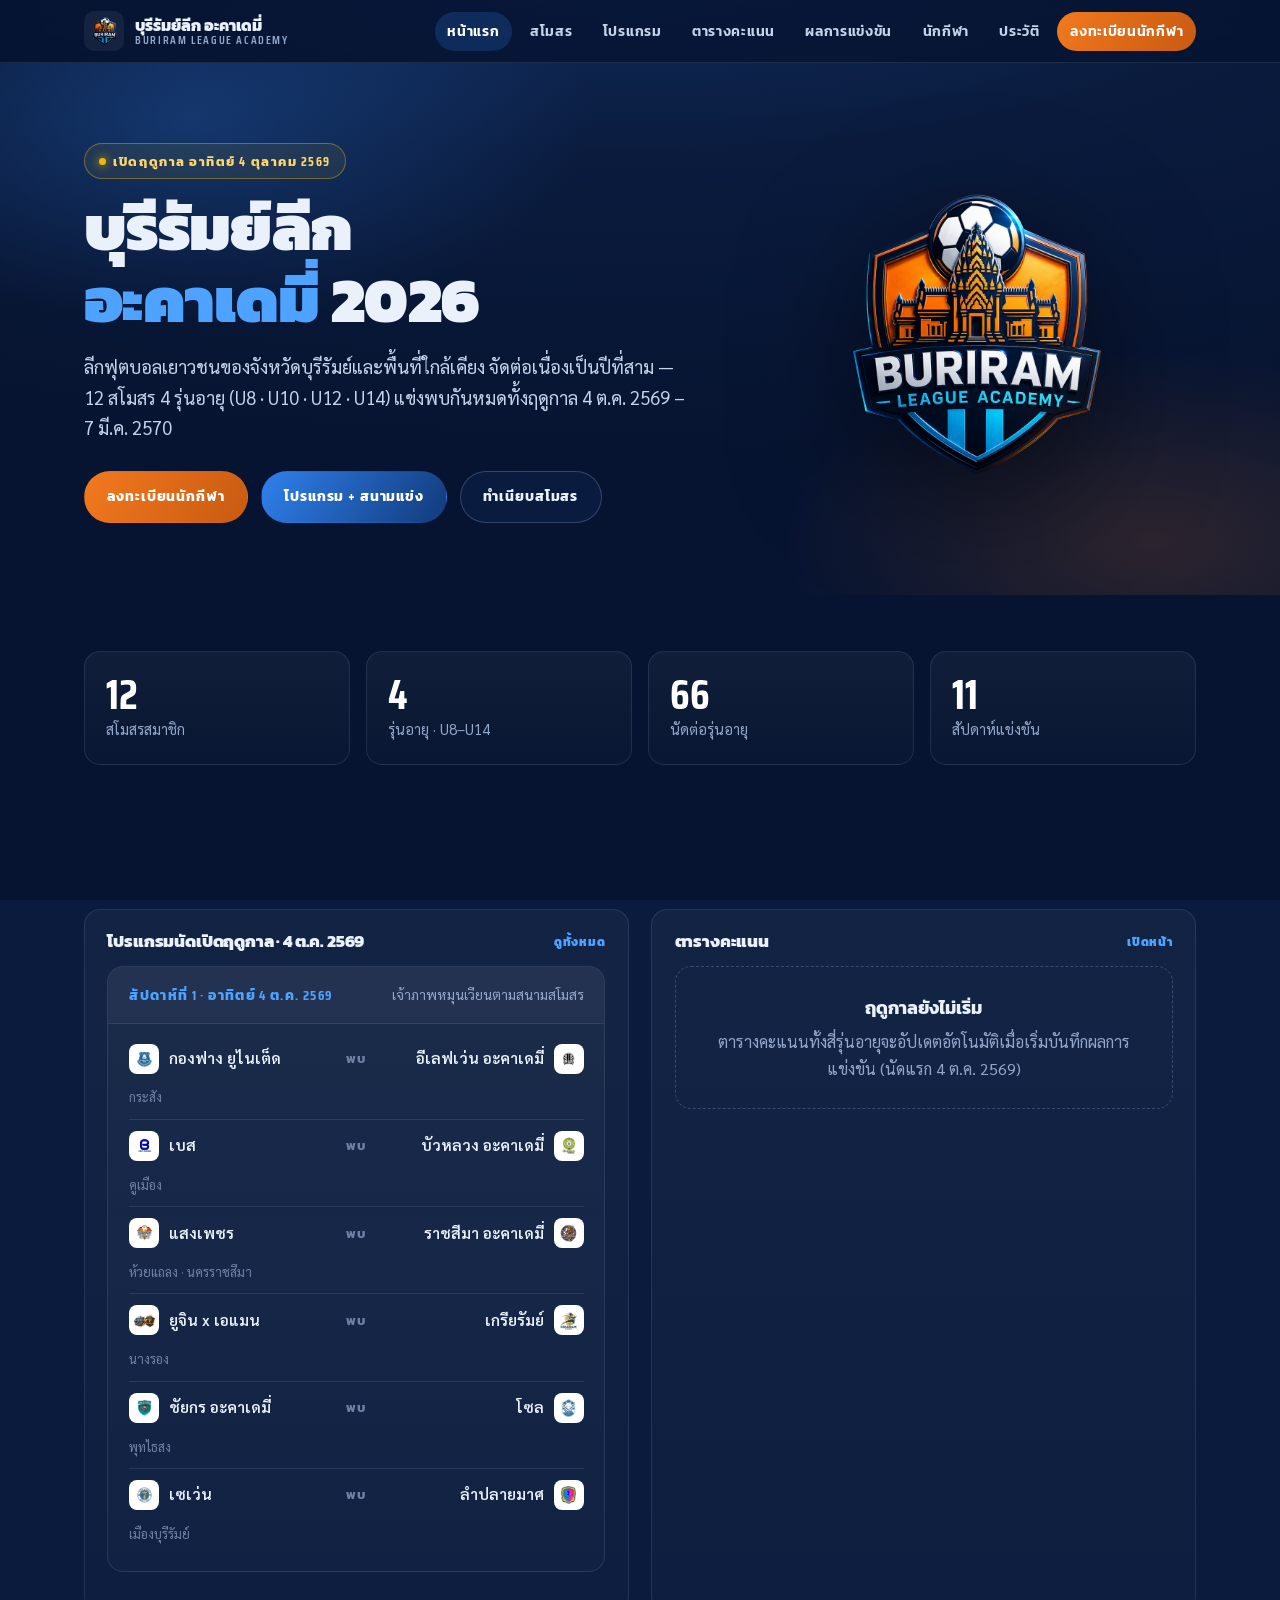
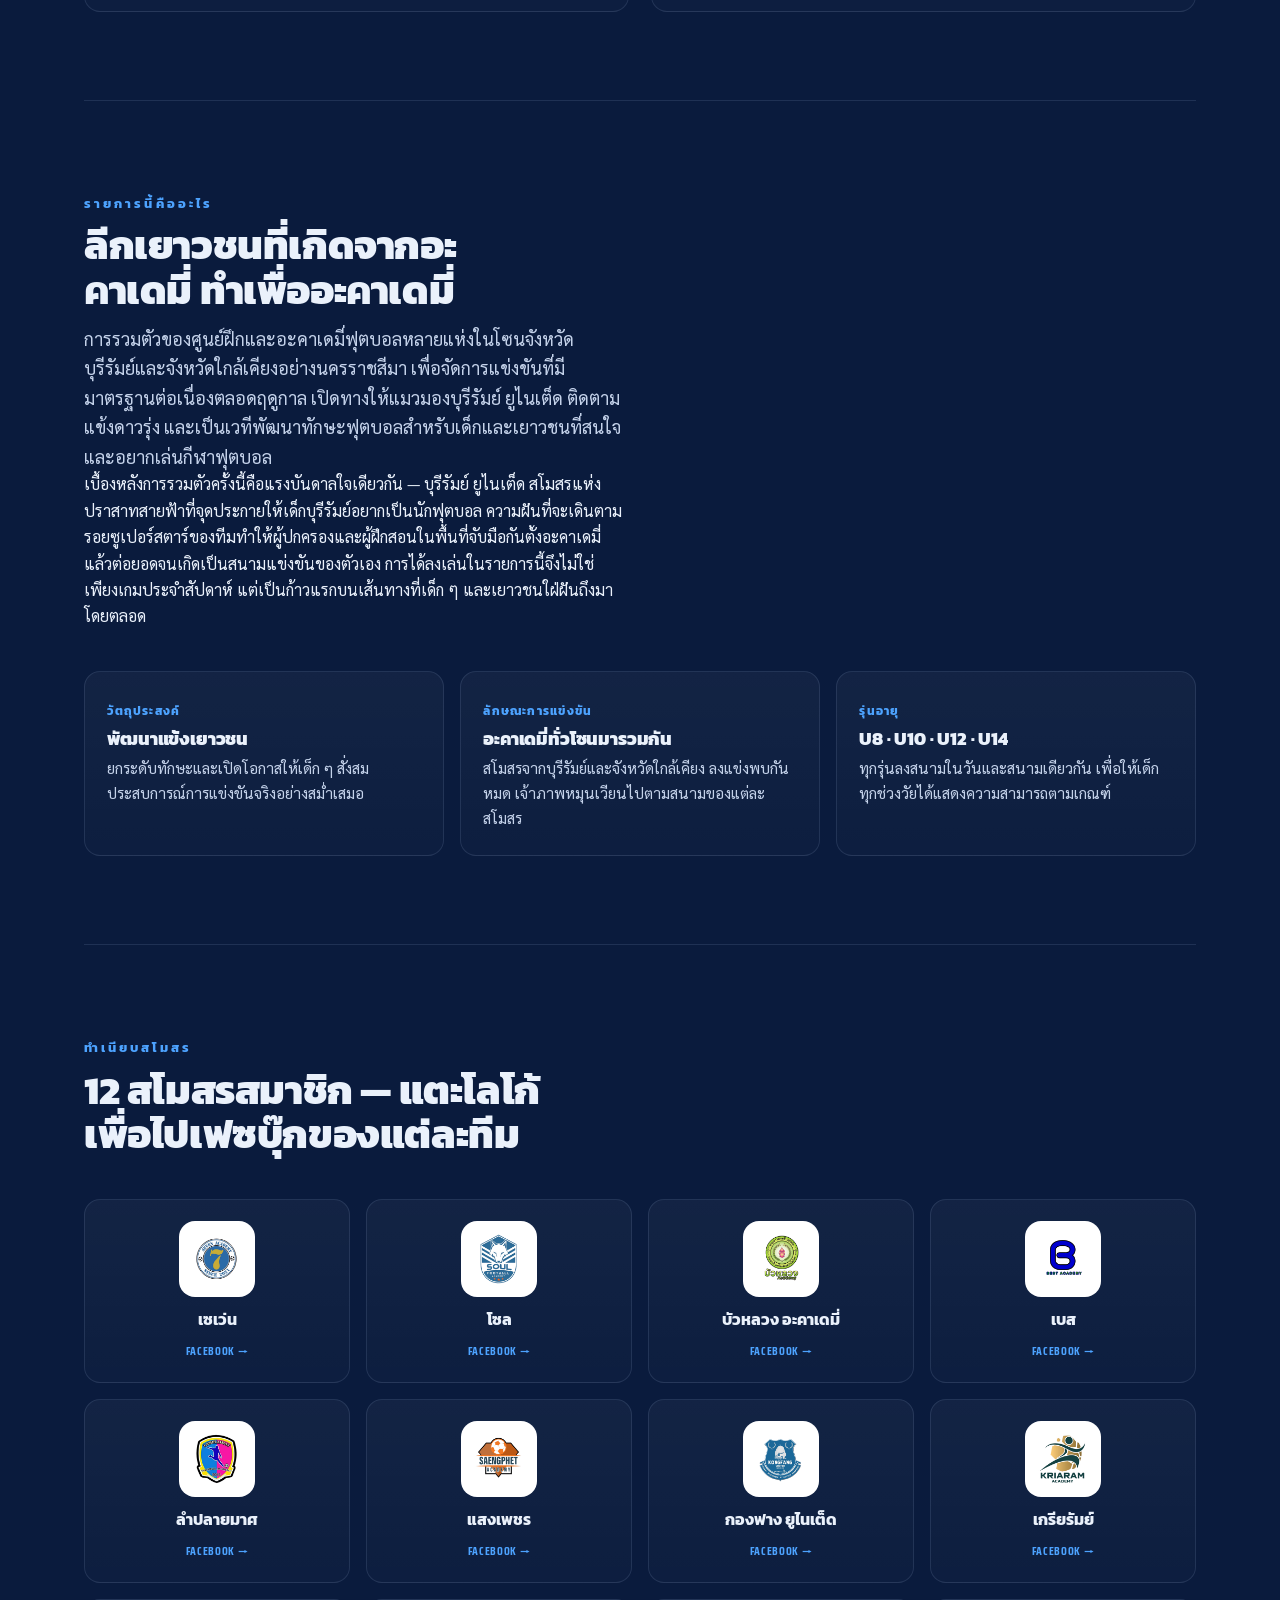
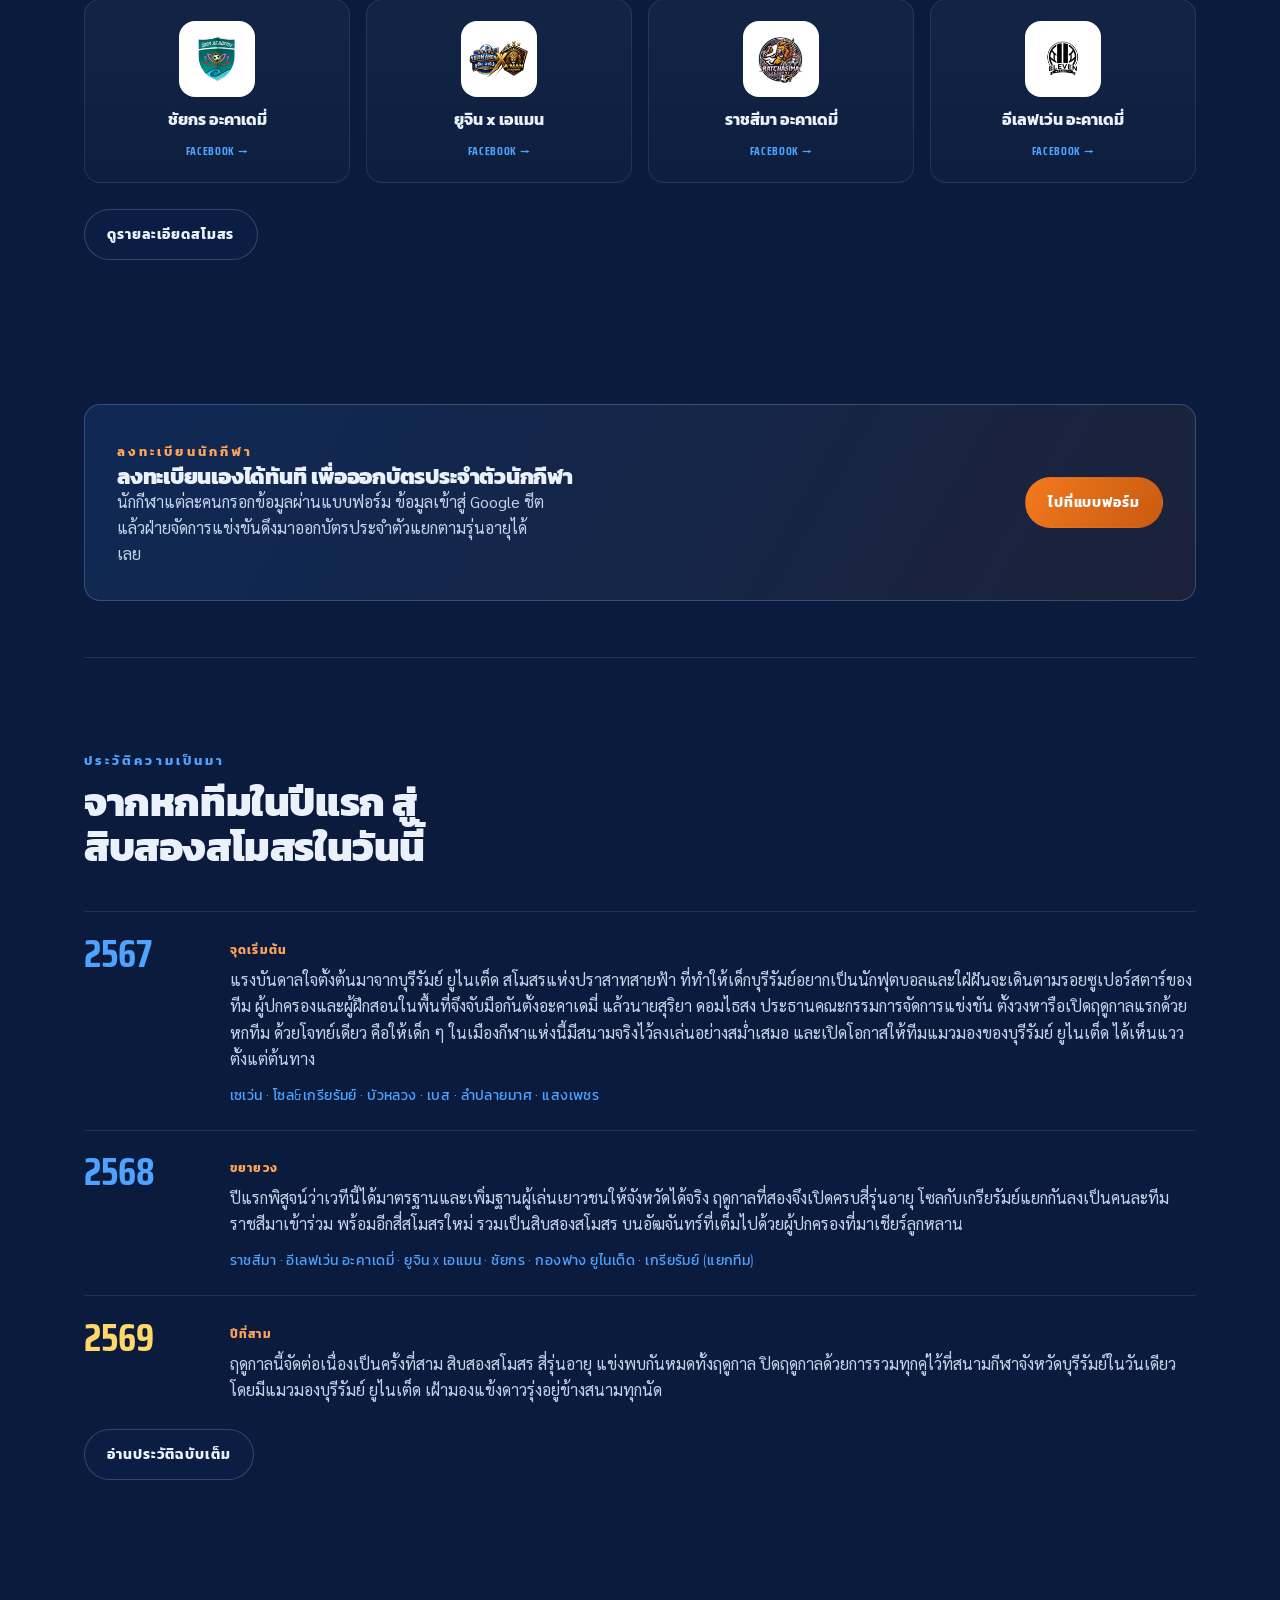
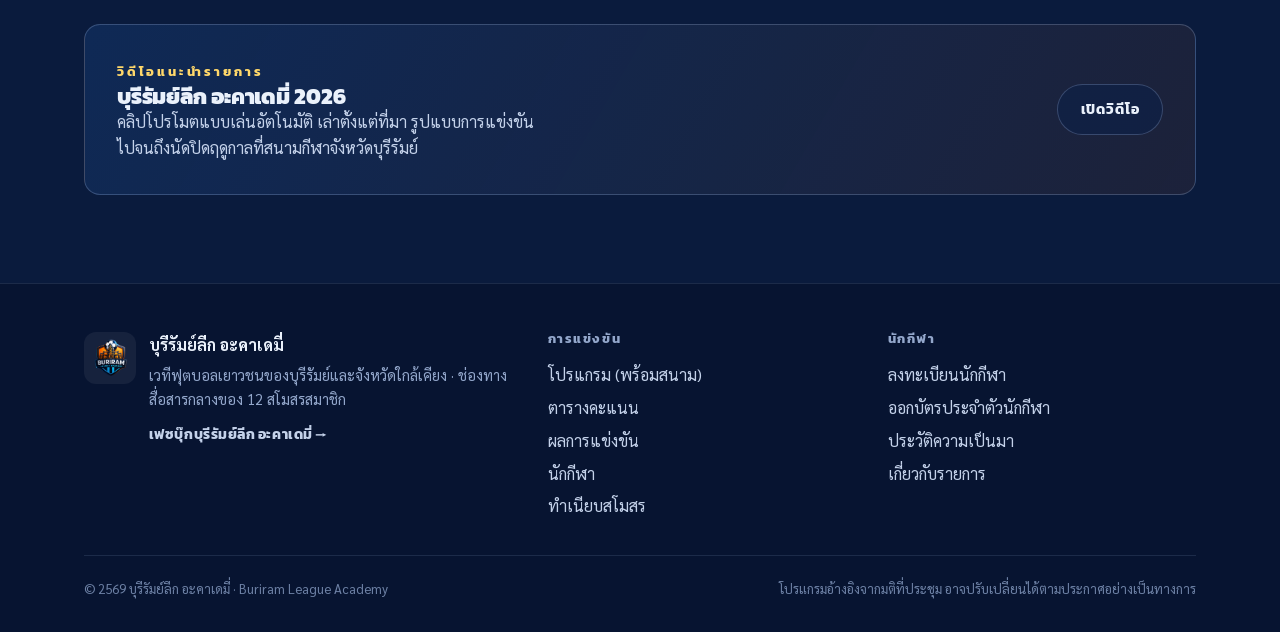
==== index.html @ 02017b61 "BLA site: schedule v6, portrait ID cards, athletes stats page, dedup, history copy Co-Authored-By: C" ====
<!DOCTYPE html>
<html lang="th">
<head>
<meta charset="UTF-8">
<meta name="viewport" content="width=device-width, initial-scale=1">
<title>บุรีรัมย์ลีก อะคาเดมี่ 2026 | Buriram League Academy</title>
<meta name="description" content="บุรีรัมย์ลีก อะคาเดมี่ — ลีกฟุตบอลเยาวชนของบุรีรัมย์และจังหวัดใกล้เคียง 12 สโมสร 4 รุ่นอายุ พบกันหมดทั้งฤดูกาล พร้อมลงทะเบียนนักกีฬาและออกบัตรประจำตัว">
<link rel="icon" href="assets/img/bla-league.png">
<link rel="preconnect" href="https://fonts.googleapis.com">
<link rel="preconnect" href="https://fonts.gstatic.com" crossorigin>
<link rel="stylesheet" href="https://fonts.googleapis.com/css2?family=Kanit:wght@400;600;700;800;900&family=Sarabun:wght@400;600;700&family=Saira+Condensed:wght@600;700&display=swap">
<link rel="stylesheet" href="assets/css/style.css?v=9">
</head>
<body>

<header class="site-header">
  <nav class="wrap nav">
    <a class="brand" href="index.html">
      <img src="assets/img/bla-league.png" alt="ตราสัญลักษณ์ บุรีรัมย์ลีก อะคาเดมี่">
      <span class="brand-text"><span class="b-th">บุรีรัมย์ลีก อะคาเดมี่</span><span class="b-en">Buriram League Academy</span></span>
    </a>
    <button class="nav-toggle" aria-label="เปิด/ปิดเมนู" aria-expanded="false" aria-controls="navlinks">☰</button>
    <div class="nav-links" id="navlinks">
      <a href="index.html">หน้าแรก</a>
      <a href="clubs.html">สโมสร</a>
      <a href="schedule.html">โปรแกรม</a>
      <a href="standings.html">ตารางคะแนน</a>
      <a href="results.html">ผลการแข่งขัน</a>
      <a href="athletes.html">นักกีฬา</a>
      <a href="history.html">ประวัติ</a>
      <a class="cta" href="register.html">ลงทะเบียนนักกีฬา</a>
    </div>
  </nav>
</header>

<main>
  <section class="hero">
    <div class="wrap hero-grid">
      <div>
        <span class="badge"><span class="dot"></span>เปิดฤดูกาล อาทิตย์ 4 ตุลาคม 2569</span>
        <h1>บุรีรัมย์ลีก<br><span class="accent">อะคาเดมี่</span> 2026</h1>
        <p class="lead">ลีกฟุตบอลเยาวชนของจังหวัดบุรีรัมย์และพื้นที่ใกล้เคียง จัดต่อเนื่องเป็นปีที่สาม — 12 สโมสร 4 รุ่นอายุ (U8 · U10 · U12 · U14) แข่งพบกันหมดทั้งฤดูกาล 4 ต.ค. 2569 – 7 มี.ค. 2570</p>
        <div class="hero-ctas">
          <a class="btn btn-ember" href="register.html">ลงทะเบียนนักกีฬา</a>
          <a class="btn btn-primary" href="schedule.html">โปรแกรม + สนามแข่ง</a>
          <a class="btn btn-ghost" href="clubs.html">ทำเนียบสโมสร</a>
        </div>
      </div>
      <img class="hero-crest" src="assets/img/bla-league.png" alt="ตราสัญลักษณ์ บุรีรัมย์ลีก อะคาเดมี่">
    </div>
  </section>

  <section class="section-sm">
    <div class="wrap">
      <div class="stat-row">
        <div class="stat reveal"><b>12</b><span>สโมสรสมาชิก</span></div>
        <div class="stat reveal"><b>4</b><span>รุ่นอายุ · U8–U14</span></div>
        <div class="stat reveal"><b>66</b><span>นัดต่อรุ่นอายุ</span></div>
        <div class="stat reveal"><b>11</b><span>สัปดาห์แข่งขัน</span></div>
      </div>
    </div>
  </section>

  <section class="section">
    <div class="wrap">
      <div class="widgets">
        <div class="widget reveal">
          <h3>โปรแกรมนัดเปิดฤดูกาล · 4 ต.ค. 2569 <a href="schedule.html">ดูทั้งหมด</a></h3>
          <div data-schedule data-rounds="1"></div>
        </div>
        <div class="widget reveal">
          <h3>ตารางคะแนน <a href="standings.html">เปิดหน้า</a></h3>
          <div class="empty-state" style="padding:1.6rem">
            <strong>ฤดูกาลยังไม่เริ่ม</strong>
            ตารางคะแนนทั้งสี่รุ่นอายุจะอัปเดตอัตโนมัติเมื่อเริ่มบันทึกผลการแข่งขัน (นัดแรก 4 ต.ค. 2569)
          </div>
        </div>
      </div>
    </div>
  </section>

  <div class="wrap"><div class="divider"></div></div>

  <section class="section">
    <div class="wrap">
      <div class="section-head reveal">
        <span class="eyebrow">รายการนี้คืออะไร</span>
        <h2>ลีกเยาวชนที่เกิดจากอะคาเดมี่ ทำเพื่ออะคาเดมี่</h2>
        <p class="lead">การรวมตัวของศูนย์ฝึกและอะคาเดมี่ฟุตบอลหลายแห่งในโซนจังหวัดบุรีรัมย์และจังหวัดใกล้เคียงอย่างนครราชสีมา เพื่อจัดการแข่งขันที่มีมาตรฐานต่อเนื่องตลอดฤดูกาล เปิดทางให้แมวมองบุรีรัมย์ ยูไนเต็ด ติดตามแข้งดาวรุ่ง และเป็นเวทีพัฒนาทักษะฟุตบอลสำหรับเด็กและเยาวชนที่สนใจและอยากเล่นกีฬาฟุตบอล</p>
        <p>เบื้องหลังการรวมตัวครั้งนี้คือแรงบันดาลใจเดียวกัน — บุรีรัมย์ ยูไนเต็ด สโมสรแห่งปราสาทสายฟ้าที่จุดประกายให้เด็กบุรีรัมย์อยากเป็นนักฟุตบอล ความฝันที่จะเดินตามรอยซูเปอร์สตาร์ของทีมทำให้ผู้ปกครองและผู้ฝึกสอนในพื้นที่จับมือกันตั้งอะคาเดมี่ แล้วต่อยอดจนเกิดเป็นสนามแข่งขันของตัวเอง การได้ลงเล่นในรายการนี้จึงไม่ใช่เพียงเกมประจำสัปดาห์ แต่เป็นก้าวแรกบนเส้นทางที่เด็ก ๆ และเยาวชนใฝ่ฝันถึงมาโดยตลอด</p>
      </div>
      <div class="feature-grid">
        <div class="feature reveal"><i>วัตถุประสงค์</i><h3>พัฒนาแข้งเยาวชน</h3><p>ยกระดับทักษะและเปิดโอกาสให้เด็ก ๆ สั่งสมประสบการณ์การแข่งขันจริงอย่างสม่ำเสมอ</p></div>
        <div class="feature reveal"><i>ลักษณะการแข่งขัน</i><h3>อะคาเดมี่ทั่วโซนมารวมกัน</h3><p>สโมสรจากบุรีรัมย์และจังหวัดใกล้เคียง ลงแข่งพบกันหมด เจ้าภาพหมุนเวียนไปตามสนามของแต่ละสโมสร</p></div>
        <div class="feature reveal"><i>รุ่นอายุ</i><h3>U8 · U10 · U12 · U14</h3><p>ทุกรุ่นลงสนามในวันและสนามเดียวกัน เพื่อให้เด็กทุกช่วงวัยได้แสดงความสามารถตามเกณฑ์</p></div>
      </div>
    </div>
  </section>

  <div class="wrap"><div class="divider"></div></div>

  <section class="section">
    <div class="wrap">
      <div class="section-head reveal">
        <span class="eyebrow">ทำเนียบสโมสร</span>
        <h2>12 สโมสรสมาชิก — แตะโลโก้เพื่อไปเฟซบุ๊กของแต่ละทีม</h2>
      </div>
      <div class="roster-grid" data-roster></div>
      <p style="margin-top:1.6rem"><a class="btn btn-ghost" href="clubs.html">ดูรายละเอียดสโมสร</a></p>
    </div>
  </section>

  <section class="section-sm">
    <div class="wrap">
      <div class="callout reveal">
        <div>
          <span class="eyebrow ember">ลงทะเบียนนักกีฬา</span>
          <h3>ลงทะเบียนเองได้ทันที เพื่อออกบัตรประจำตัวนักกีฬา</h3>
          <p>นักกีฬาแต่ละคนกรอกข้อมูลผ่านแบบฟอร์ม ข้อมูลเข้าสู่ Google ชีต แล้วฝ่ายจัดการแข่งขันดึงมาออกบัตรประจำตัวแยกตามรุ่นอายุได้เลย</p>
        </div>
        <a class="btn btn-ember" href="register.html">ไปที่แบบฟอร์ม</a>
      </div>
    </div>
  </section>

  <div class="wrap"><div class="divider"></div></div>

  <section class="section">
    <div class="wrap">
      <div class="section-head reveal">
        <span class="eyebrow">ประวัติความเป็นมา</span>
        <h2>จากหกทีมในปีแรก สู่สิบสองสโมสรในวันนี้</h2>
      </div>
      <div class="timeline" data-history></div>
      <p style="margin-top:1.6rem"><a class="btn btn-ghost" href="history.html">อ่านประวัติฉบับเต็ม</a></p>
    </div>
  </section>

  <section class="section-sm">
    <div class="wrap">
      <div class="callout reveal">
        <div>
          <span class="eyebrow gold">วิดีโอแนะนำรายการ</span>
          <h3>บุรีรัมย์ลีก อะคาเดมี่ 2026</h3>
          <p>คลิปโปรโมตแบบเล่นอัตโนมัติ เล่าตั้งแต่ที่มา รูปแบบการแข่งขัน ไปจนถึงนัดปิดฤดูกาลที่สนามกีฬาจังหวัดบุรีรัมย์</p>
        </div>
        <a class="btn btn-ghost" href="promo.html">เปิดวิดีโอ</a>
      </div>
    </div>
  </section>
</main>

<footer class="site-footer">
  <div class="wrap">
    <div class="footer-grid">
      <div class="footer-brand">
        <img src="assets/img/bla-league.png" alt="">
        <div>
          <strong>บุรีรัมย์ลีก อะคาเดมี่</strong>
          <p>เวทีฟุตบอลเยาวชนของบุรีรัมย์และจังหวัดใกล้เคียง · ช่องทางสื่อสารกลางของ 12 สโมสรสมาชิก</p>
          <a data-fb-link hidden class="fb-link" target="_blank" rel="noopener">เฟซบุ๊กบุรีรัมย์ลีก อะคาเดมี่ &rarr;</a>
        </div>
      </div>
      <div>
        <h4>การแข่งขัน</h4>
        <a href="schedule.html">โปรแกรม (พร้อมสนาม)</a>
        <a href="standings.html">ตารางคะแนน</a>
        <a href="results.html">ผลการแข่งขัน</a>
      <a href="athletes.html">นักกีฬา</a>
        <a href="clubs.html">ทำเนียบสโมสร</a>
      </div>
      <div>
        <h4>นักกีฬา</h4>
        <a href="register.html">ลงทะเบียนนักกีฬา</a>
        <a href="id-cards.html">ออกบัตรประจำตัวนักกีฬา</a>
        <a href="history.html">ประวัติความเป็นมา</a>
        <a href="about.html">เกี่ยวกับรายการ</a>
      </div>
    </div>
    <div class="footer-bottom">
      <span>© <span data-year>2569</span> บุรีรัมย์ลีก อะคาเดมี่ · Buriram League Academy</span>
      <span>โปรแกรมอ้างอิงจากมติที่ประชุม อาจปรับเปลี่ยนได้ตามประกาศอย่างเป็นทางการ</span>
    </div>
  </div>
</footer>

<script src="assets/js/data.js?v=9"></script>
<script src="assets/js/main.js?v=9"></script>
</body>
</html>
---- assets/css/style.css ----
/* ============================================================
   Buriram League Academy — style.css
   Dark navy visual world · brand: navy + electric blue,
   ember orange (from the crest), gold for the final.
   ============================================================ */

:root{
  --navy:#0A1B3D;
  --navy-2:#0E244F;
  --navy-3:#071431;
  --panel:#0C2149;
  --panel-2:#102a5b;
  --line:rgba(180,205,245,.12);
  --line-strong:rgba(180,205,245,.24);

  --blue:#2F80ED;
  --blue-bright:#4DA3FF;
  --blue-deep:#123B7A;
  --ember:#F2791E;
  --ember-soft:#FFA457;
  --gold:#F2B807;
  --gold-soft:#FFD86A;

  --ink:#EAF1FB;
  --ink-soft:#C4D2EA;
  --muted:#93A7CB;
  --faint:#6E82A6;

  --wrap:1160px;
  --radius:16px;
  --radius-sm:10px;

  --font-display:'Kanit','Sarabun',system-ui,sans-serif;
  --font-body:'Sarabun','Kanit',system-ui,sans-serif;
  --font-data:'Saira Condensed','Kanit',system-ui,sans-serif;

  --shadow:0 24px 60px -28px rgba(0,0,0,.7);
}

*{margin:0;padding:0;box-sizing:border-box;}
html{scroll-behavior:smooth;}

body{
  font-family:var(--font-body);
  background:
    radial-gradient(120% 60% at 50% -10%, #123063 0%, var(--navy) 46%, var(--navy-3) 100%) fixed,
    var(--navy);
  color:var(--ink);
  line-height:1.65;
  -webkit-font-smoothing:antialiased;
  overflow-x:hidden;
}

h1,h2,h3,h4,.display{
  font-family:var(--font-display);
  font-weight:800;
  line-height:1.12;
  letter-spacing:-.01em;
  text-wrap:balance;
}
a{color:inherit;text-decoration:none;}
img{display:block;max-width:100%;height:auto;}
ul{list-style:none;}

.wrap{max-width:var(--wrap);margin:0 auto;padding:0 24px;}

.eyebrow{
  font-family:var(--font-data);
  font-weight:700;
  font-size:.8rem;
  letter-spacing:.24em;
  text-transform:uppercase;
  color:var(--blue-bright);
}
.eyebrow.ember{color:var(--ember-soft);}
.eyebrow.gold{color:var(--gold-soft);}

.lead{font-size:1.12rem;color:var(--ink-soft);max-width:62ch;}
.muted{color:var(--muted);}

/* ---------- buttons ---------- */
.btn{
  display:inline-flex;align-items:center;gap:.5em;
  font-family:var(--font-data);font-weight:700;letter-spacing:.06em;
  text-transform:uppercase;font-size:.9rem;
  padding:.8rem 1.4rem;border-radius:999px;
  border:1px solid var(--line-strong);
  transition:transform .12s ease, border-color .2s, background .2s, color .2s;
}
.btn:hover{transform:translateY(-1px);}
.btn:focus-visible{outline:2px solid var(--blue-bright);outline-offset:3px;}
.btn-primary{background:linear-gradient(120deg,var(--blue),var(--blue-deep));border-color:transparent;color:#fff;}
.btn-primary:hover{background:linear-gradient(120deg,var(--blue-bright),var(--blue));}
.btn-ghost{background:rgba(12,33,73,.6);color:var(--ink);}
.btn-ghost:hover{border-color:var(--blue-bright);background:rgba(47,128,237,.16);}
.btn-ember{background:linear-gradient(120deg,var(--ember),#C85A11);border-color:transparent;color:#fff;}
.btn-ember:hover{background:linear-gradient(120deg,var(--ember-soft),var(--ember));}

/* ---------- header / nav ---------- */
.site-header{
  position:sticky;top:0;z-index:50;
  background:rgba(7,20,49,.82);
  backdrop-filter:blur(12px);
  border-bottom:1px solid var(--line);
}
.nav{
  max-width:var(--wrap);margin:0 auto;padding:.7rem 24px;
  display:flex;align-items:center;justify-content:space-between;gap:1rem;
}
.brand{display:flex;align-items:center;gap:.7rem;font-family:var(--font-display);font-weight:800;}
.brand img{width:40px;height:40px;object-fit:contain;
  background:rgba(255,255,255,.06);border-radius:10px;padding:3px;}
.brand-text{display:flex;flex-direction:column;line-height:1.12;}
.brand .b-th{font-size:1.02rem;}
.brand .b-en{font-family:var(--font-data);font-weight:600;font-size:.72rem;letter-spacing:.14em;
  text-transform:uppercase;color:var(--muted);}

.nav-links{display:flex;align-items:center;gap:.3rem;}
.nav-links a{
  font-family:var(--font-data);font-weight:600;letter-spacing:.05em;
  text-transform:uppercase;font-size:.86rem;color:var(--ink-soft);
  padding:.5rem .8rem;border-radius:999px;transition:color .2s, background .2s;
}
.nav-links a:hover{color:#fff;background:rgba(255,255,255,.06);}
.nav-links a.active{color:#fff;background:rgba(47,128,237,.2);}

.nav-toggle{
  display:none;width:44px;height:44px;border-radius:12px;
  border:1px solid var(--line-strong);background:rgba(12,33,73,.6);
  color:var(--ink);font-size:1.3rem;line-height:1;cursor:pointer;
}

@media (max-width:860px){
  .nav-toggle{display:inline-flex;align-items:center;justify-content:center;}
  .nav-links{
    position:absolute;left:0;right:0;top:100%;
    flex-direction:column;align-items:stretch;gap:.2rem;
    background:var(--navy-3);border-bottom:1px solid var(--line);
    padding:.6rem 24px 1rem;
    clip-path:inset(0 0 100% 0);transition:clip-path .25s ease;
  }
  .nav-links.open{clip-path:inset(0 0 0 0);}
  .nav-links a{padding:.8rem .6rem;}
}

/* ---------- generic section ---------- */
.section{padding:5.5rem 0;}
.section-sm{padding:3.5rem 0;}
.section-head{max-width:60ch;margin-bottom:2.6rem;}
.section-head h2{font-size:clamp(1.7rem,3.6vw,2.5rem);margin:.5rem 0 .7rem;}
.divider{height:1px;background:var(--line);}

/* ---------- hero ---------- */
.hero{position:relative;padding:5rem 0 4.5rem;overflow:hidden;}
.hero::before{
  content:"";position:absolute;inset:0;z-index:-1;
  background:
    radial-gradient(45% 55% at 15% 10%, rgba(47,128,237,.28), transparent 70%),
    radial-gradient(40% 50% at 90% 90%, rgba(242,121,30,.16), transparent 72%);
}
.hero-grid{display:grid;grid-template-columns:1.15fr .85fr;gap:3rem;align-items:center;}
.hero-crest{
  justify-self:center;width:min(340px,80%);
  filter:drop-shadow(0 30px 60px rgba(0,0,0,.55));
}
.hero h1{font-size:clamp(2.4rem,6vw,4rem);font-weight:900;margin:.8rem 0 1rem;}
.hero h1 .accent{color:var(--blue-bright);}
.hero .lead{font-size:1.15rem;margin-bottom:1.8rem;}
.hero-ctas{display:flex;flex-wrap:wrap;gap:.8rem;}
.badge{
  display:inline-flex;align-items:center;gap:.55em;
  font-family:var(--font-data);font-weight:700;letter-spacing:.12em;text-transform:uppercase;
  font-size:.8rem;color:var(--gold-soft);
  border:1px solid rgba(242,184,7,.4);border-radius:999px;padding:.4rem .9rem;
  background:rgba(242,184,7,.08);
}
.badge .dot{width:7px;height:7px;border-radius:50%;background:var(--gold);box-shadow:0 0 10px var(--gold);}

@media (max-width:860px){
  .hero-grid{grid-template-columns:1fr;gap:2rem;text-align:center;}
  .hero-ctas{justify-content:center;}
  .hero-crest{order:-1;width:min(260px,64%);}
  .hero .lead{margin-inline:auto;}
}

/* ---------- stat row ---------- */
.stat-row{display:grid;grid-template-columns:repeat(4,1fr);gap:1rem;}
.stat{
  background:linear-gradient(180deg,rgba(255,255,255,.045),rgba(255,255,255,.015));
  border:1px solid var(--line);border-radius:var(--radius);
  padding:1.4rem 1.3rem;
}
.stat b{
  display:block;font-family:var(--font-data);font-weight:700;
  font-size:2.6rem;line-height:1;color:#fff;font-variant-numeric:tabular-nums;
}
.stat span{font-size:.92rem;color:var(--muted);}
@media (max-width:720px){ .stat-row{grid-template-columns:repeat(2,1fr);} }

/* ---------- club grid ---------- */
.club-grid{display:grid;grid-template-columns:repeat(3,1fr);gap:1rem;}
.club-card{
  display:flex;gap:1rem;align-items:flex-start;
  background:linear-gradient(180deg,rgba(255,255,255,.05),rgba(255,255,255,.02));
  border:1px solid var(--line);border-radius:var(--radius);
  padding:1.1rem 1.2rem;transition:border-color .2s, transform .12s;
}
.club-card:hover{border-color:var(--blue-bright);transform:translateY(-2px);}
.club-logo{
  flex:none;width:56px;height:56px;border-radius:14px;
  background:#fff center/78% no-repeat;
  border:1px solid rgba(255,255,255,.6);
}
.club-card h3{font-size:1.06rem;font-weight:700;}
.club-card .en{font-family:var(--font-data);font-size:.78rem;letter-spacing:.06em;
  text-transform:uppercase;color:var(--faint);margin-bottom:.15rem;}
.club-card .loc{font-size:.9rem;color:var(--muted);}
.tag{
  display:inline-block;margin-top:.45rem;
  font-family:var(--font-data);font-weight:700;letter-spacing:.08em;
  font-size:.72rem;text-transform:uppercase;
  padding:.15rem .55rem;border-radius:999px;
}
.tag.founding{color:var(--gold-soft);background:rgba(242,184,7,.1);border:1px solid rgba(242,184,7,.32);}
.tag.joined{color:var(--blue-bright);background:rgba(47,128,237,.12);border:1px solid rgba(47,128,237,.3);}
.club-card .note{font-size:.82rem;color:var(--faint);margin-top:.4rem;}
@media (max-width:900px){ .club-grid{grid-template-columns:repeat(2,1fr);} }
@media (max-width:560px){ .club-grid{grid-template-columns:1fr;} }

/* filter chips */
.filters{display:flex;flex-wrap:wrap;gap:.5rem;margin-bottom:1.6rem;}
.chip{
  font-family:var(--font-data);font-weight:600;letter-spacing:.06em;text-transform:uppercase;
  font-size:.8rem;padding:.45rem .9rem;border-radius:999px;cursor:pointer;
  border:1px solid var(--line-strong);background:rgba(12,33,73,.5);color:var(--ink-soft);
  transition:border-color .2s, background .2s, color .2s;
}
.chip[aria-pressed="true"]{border-color:var(--blue-bright);background:rgba(47,128,237,.2);color:#fff;}

/* ---------- timeline (history) ---------- */
.timeline{display:grid;gap:1.4rem;}
.tl-item{
  display:grid;grid-template-columns:120px 1fr;gap:1.6rem;
  border-top:1px solid var(--line);padding-top:1.4rem;
}
.tl-year{font-family:var(--font-data);font-weight:700;font-size:2.4rem;line-height:1;color:var(--blue-bright);}
.tl-year.now{color:var(--gold-soft);}
.tl-tag{
  display:inline-block;font-family:var(--font-data);font-weight:700;letter-spacing:.1em;
  text-transform:uppercase;font-size:.78rem;color:var(--ember-soft);margin-bottom:.4rem;
}
.tl-item p{color:var(--ink-soft);}
.tl-teams{margin-top:.7rem;font-family:var(--font-data);font-size:.9rem;letter-spacing:.03em;color:var(--blue-bright);}
@media (max-width:640px){
  .tl-item{grid-template-columns:1fr;gap:.5rem;}
  .tl-year{font-size:2rem;}
}

/* ---------- schedule ---------- */
.round{
  border:1px solid var(--line);border-radius:var(--radius);
  background:linear-gradient(180deg,rgba(255,255,255,.04),rgba(255,255,255,.015));
  margin-bottom:1rem;overflow:hidden;
}
.round.final{border-color:rgba(242,184,7,.4);}
.round.central{border-color:rgba(77,163,255,.4);}
.round.central .round-head .r-no{color:var(--blue-bright);}
.round-head{
  display:flex;align-items:baseline;justify-content:space-between;gap:1rem;
  padding:1rem 1.3rem;background:rgba(255,255,255,.03);border-bottom:1px solid var(--line);
}
.round-head .r-no{font-family:var(--font-data);font-weight:700;letter-spacing:.1em;text-transform:uppercase;
  font-size:.85rem;color:var(--blue-bright);}
.round.final .round-head .r-no{color:var(--gold-soft);}
.round-head .r-venue{font-size:.86rem;color:var(--muted);}
.match-list{padding:.5rem 1.3rem 1rem;}
.match{
  display:grid;grid-template-columns:1fr auto 1fr;align-items:center;gap:.8rem;
  padding:.7rem 0;border-bottom:1px solid var(--line);
}
.match:last-child{border-bottom:0;}
.match .side{display:flex;align-items:center;gap:.6rem;min-width:0;}
.match .side.away{flex-direction:row-reverse;text-align:right;}
.match .m-logo{flex:none;width:30px;height:30px;border-radius:8px;background:#fff center/76% no-repeat;border:1px solid rgba(255,255,255,.5);}
.match .m-name{font-weight:600;font-size:.96rem;overflow:hidden;text-overflow:ellipsis;white-space:nowrap;}
.match .vs{font-family:var(--font-data);font-weight:700;color:var(--faint);font-size:.8rem;letter-spacing:.1em;}
.match .m-venue{grid-column:1 / -1;font-size:.8rem;color:var(--faint);}
@media (max-width:600px){
  .match{grid-template-columns:1fr auto 1fr;gap:.5rem;}
  .match .m-name{font-size:.86rem;}
  .match .m-logo{width:24px;height:24px;}
}

/* ---------- feature / about blocks ---------- */
.feature-grid{display:grid;grid-template-columns:repeat(3,1fr);gap:1rem;}
.feature{
  border:1px solid var(--line);border-radius:var(--radius);padding:1.5rem 1.4rem;
  background:linear-gradient(180deg,rgba(255,255,255,.04),rgba(255,255,255,.015));
}
.feature i{
  display:inline-flex;font-family:var(--font-data);font-weight:700;letter-spacing:.1em;
  text-transform:uppercase;font-size:.76rem;color:var(--blue-bright);font-style:normal;margin-bottom:.5rem;
}
.feature h3{font-size:1.12rem;margin-bottom:.4rem;}
.feature p{font-size:.95rem;color:var(--ink-soft);}
@media (max-width:820px){ .feature-grid{grid-template-columns:1fr;} }

.callout{
  border:1px solid var(--line-strong);border-radius:var(--radius);
  background:linear-gradient(120deg,rgba(47,128,237,.14),rgba(242,121,30,.08));
  padding:2rem;display:flex;flex-wrap:wrap;align-items:center;justify-content:space-between;gap:1.4rem;
}
.callout h3{font-size:1.4rem;}
.callout p{color:var(--ink-soft);max-width:48ch;}

.promo-frame{
  position:relative;border:1px solid var(--line);border-radius:var(--radius);overflow:hidden;
  background:var(--navy-3);
}
.promo-frame iframe{display:block;width:100%;height:min(64vw,620px);border:0;}

/* ---------- footer ---------- */
.site-footer{border-top:1px solid var(--line);background:var(--navy-3);padding:3rem 0 2rem;margin-top:2rem;}
.footer-grid{display:grid;grid-template-columns:1.4fr 1fr 1fr;gap:2rem;}
.footer-grid h4{font-family:var(--font-data);font-weight:700;letter-spacing:.12em;text-transform:uppercase;
  font-size:.82rem;color:var(--muted);margin-bottom:.8rem;}
.footer-grid a{color:var(--ink-soft);display:block;padding:.2rem 0;}
.footer-grid a:hover{color:#fff;}
.footer-brand{display:flex;gap:.8rem;align-items:flex-start;}
.footer-brand img{width:52px;height:52px;object-fit:contain;background:rgba(255,255,255,.06);border-radius:12px;padding:4px;}
.footer-brand p{font-size:.92rem;color:var(--muted);margin-top:.3rem;}
.fb-link{display:inline-block;margin-top:.6rem;font-family:var(--font-data);font-weight:700;
  letter-spacing:.04em;font-size:.85rem;color:var(--blue-bright);}
.fb-link:hover{color:#fff;}
.footer-bottom{margin-top:2rem;padding-top:1.4rem;border-top:1px solid var(--line);
  display:flex;flex-wrap:wrap;gap:.6rem;justify-content:space-between;
  font-size:.82rem;color:var(--faint);}
@media (max-width:760px){ .footer-grid{grid-template-columns:1fr;gap:1.4rem;} }

/* ---------- reveal (progressive enhancement: hidden only when JS is on) ---------- */
.reveal{opacity:1;transform:none;}
html.js .reveal{opacity:0;transform:translateY(18px);transition:opacity .6s ease, transform .6s ease;}
html.js .reveal.in{opacity:1;transform:none;}
@media (prefers-reduced-motion:reduce){
  *{animation:none!important;transition:none!important;scroll-behavior:auto!important;}
  html.js .reveal{opacity:1;transform:none;}
}

/* ---------- misc ---------- */
.stack-lg > * + *{margin-top:1.1rem;}
.center{text-align:center;}
.pill-note{
  display:inline-block;font-size:.82rem;color:var(--faint);
  border:1px dashed var(--line-strong);border-radius:999px;padding:.3rem .9rem;
}

/* ============================================================
   EXTENDED — directory · standings · results · tabs ·
   register · athlete ID-card generator
   ============================================================ */

.nav-links{flex-wrap:wrap;justify-content:flex-end;}
.nav-links a.cta{background:linear-gradient(120deg,var(--ember),#C85A11);color:#fff;}
.nav-links a.cta:hover{background:linear-gradient(120deg,var(--ember-soft),var(--ember));}
@media (max-width:860px){ .nav-links a.cta{margin-top:.3rem;} }

/* tabs (age groups) */
.tabs{display:flex;flex-wrap:wrap;gap:.5rem;margin-bottom:1.6rem;}
.tab{
  font-family:var(--font-data);font-weight:700;letter-spacing:.06em;text-transform:uppercase;
  font-size:.86rem;padding:.5rem 1.1rem;border-radius:999px;cursor:pointer;
  border:1px solid var(--line-strong);background:rgba(12,33,73,.5);color:var(--ink-soft);
  transition:border-color .2s,background .2s,color .2s;
}
.tab[aria-selected="true"]{border-color:var(--blue-bright);background:rgba(47,128,237,.22);color:#fff;}
.tabpane[hidden]{display:none;}

/* standings */
.table-wrap{overflow-x:auto;border:1px solid var(--line);border-radius:var(--radius);}
table.standings{width:100%;border-collapse:collapse;min-width:640px;font-variant-numeric:tabular-nums;}
table.standings th,table.standings td{padding:.75rem .8rem;text-align:center;border-bottom:1px solid var(--line);}
table.standings thead th{font-family:var(--font-data);font-weight:700;letter-spacing:.08em;text-transform:uppercase;font-size:.76rem;color:var(--muted);background:rgba(255,255,255,.03);}
table.standings td.team,table.standings th.team{text-align:left;}
table.standings td.pos{color:var(--faint);width:2.4rem;}
table.standings .team-cell{display:flex;align-items:center;gap:.6rem;}
table.standings .t-logo{flex:none;width:26px;height:26px;border-radius:7px;background:#fff center/76% no-repeat;border:1px solid rgba(255,255,255,.5);}
table.standings td.pts{font-weight:800;color:#fff;}
table.standings tbody tr:hover{background:rgba(255,255,255,.02);}
.empty-state{border:1px dashed var(--line-strong);border-radius:var(--radius);padding:2.4rem;text-align:center;color:var(--muted);}
.empty-state strong{display:block;color:var(--ink);font-family:var(--font-display);font-size:1.15rem;margin-bottom:.4rem;}

/* results */
.result-round{margin-bottom:1.4rem;}
.result-round h3{font-family:var(--font-data);font-weight:700;letter-spacing:.1em;text-transform:uppercase;font-size:.9rem;color:var(--blue-bright);margin-bottom:.6rem;}
.result-row{display:grid;grid-template-columns:1fr auto 1fr;align-items:center;gap:1rem;border:1px solid var(--line);border-radius:12px;padding:.7rem 1rem;margin-bottom:.5rem;background:linear-gradient(180deg,rgba(255,255,255,.04),rgba(255,255,255,.015));}
.result-row .side{display:flex;align-items:center;gap:.6rem;min-width:0;}
.result-row .side.away{flex-direction:row-reverse;text-align:right;}
.result-row .r-logo{flex:none;width:28px;height:28px;border-radius:8px;background:#fff center/76% no-repeat;border:1px solid rgba(255,255,255,.5);}
.result-row .score{font-family:var(--font-data);font-weight:800;font-size:1.2rem;color:#fff;background:var(--navy-3);border:1px solid var(--line-strong);border-radius:8px;padding:.2rem .7rem;letter-spacing:.06em;}
.result-row .m-name{font-weight:600;overflow:hidden;text-overflow:ellipsis;white-space:nowrap;}

/* club directory with facebook-linked logos */
.roster-grid{display:grid;grid-template-columns:repeat(4,1fr);gap:1rem;}
.roster-item{display:flex;flex-direction:column;align-items:center;text-align:center;gap:.6rem;border:1px solid var(--line);border-radius:var(--radius);padding:1.3rem 1rem;background:linear-gradient(180deg,rgba(255,255,255,.04),rgba(255,255,255,.015));transition:border-color .2s,transform .12s;}
.roster-item:hover{border-color:var(--blue-bright);transform:translateY(-2px);}
.roster-item .r-logo{width:76px;height:76px;border-radius:16px;background:#fff center/80% no-repeat;border:1px solid rgba(255,255,255,.6);}
.roster-item .r-name{font-family:var(--font-display);font-weight:700;font-size:1rem;}
.roster-item .r-fb{font-family:var(--font-data);font-weight:700;letter-spacing:.06em;text-transform:uppercase;font-size:.72rem;color:var(--blue-bright);}
.roster-item .r-fb.off{color:var(--faint);}
@media (max-width:900px){ .roster-grid{grid-template-columns:repeat(3,1fr);} }
@media (max-width:560px){ .roster-grid{grid-template-columns:repeat(2,1fr);} }

/* register */
.form-embed{border:1px solid var(--line);border-radius:var(--radius);overflow:hidden;background:var(--navy-3);}
.form-embed iframe{display:block;width:100%;height:1100px;border:0;}
.form-missing{border:1px dashed var(--line-strong);border-radius:var(--radius);padding:2.4rem;text-align:center;color:var(--muted);}

/* native registration form */
.reg-form{border:1px solid var(--line);border-radius:var(--radius);padding:1.6rem;
  background:linear-gradient(180deg,rgba(255,255,255,.04),rgba(255,255,255,.015));}
.rf-grid{display:grid;grid-template-columns:1fr 1fr;gap:1.1rem 1.4rem;align-items:start;}
.rf-field{display:flex;flex-direction:column;gap:.4rem;}
.rf-full{grid-column:1 / -1;}
.rf-label{font-family:var(--font-data);font-weight:700;letter-spacing:.04em;font-size:.82rem;
  text-transform:uppercase;color:var(--muted);}
.rf-req{color:var(--ember-soft);font-style:normal;}
.reg-form input,.reg-form select{
  width:100%;background:var(--navy-3);color:var(--ink);
  border:1px solid var(--line-strong);border-radius:10px;padding:.7rem .8rem;
  font:inherit;font-size:.98rem;
}
.reg-form input[type=file]{padding:.55rem .6rem;font-size:.9rem;}
.reg-form input:focus,.reg-form select:focus{outline:2px solid var(--blue-bright);outline-offset:1px;border-color:var(--blue-bright);}
.reg-form input::placeholder{color:var(--faint);}
.rf-radios{display:flex;flex-wrap:wrap;gap:.5rem;}
.rf-radio{display:inline-flex;align-items:center;gap:.4rem;cursor:pointer;
  border:1px solid var(--line-strong);border-radius:999px;padding:.5rem .9rem;font-family:var(--font-data);font-weight:600;}
.rf-radio:has(input:checked){border-color:var(--blue-bright);background:rgba(47,128,237,.2);color:#fff;}
.rf-radio input{width:auto;}
.rf-section{font-family:var(--font-data);font-weight:700;letter-spacing:.1em;text-transform:uppercase;
  font-size:.78rem;color:var(--blue-bright);border-top:1px solid var(--line);
  padding-top:1.2rem;margin-top:.2rem;}
.rf-grid > .rf-section:first-child{border-top:0;padding-top:0;margin-top:0;}
.rf-hint{font-size:.8rem;color:var(--faint);}
.rf-photo-preview{display:flex;align-items:center;gap:.7rem;margin-top:.3rem;}
.rf-photo-preview img{width:64px;height:64px;object-fit:cover;border-radius:10px;border:1px solid var(--line-strong);}
.rf-photo-preview span{font-size:.85rem;color:var(--ink-soft);}
.rf-note{font-size:.85rem;color:var(--faint);margin:1.1rem 0;}
.reg-form .btn{margin-top:.2rem;}
.rf-msg{margin-top:1rem;padding:.9rem 1.1rem;border-radius:10px;font-weight:600;}
.rf-msg.ok{background:rgba(31,168,92,.14);border:1px solid rgba(31,168,92,.4);color:#7ee0a8;}
@media (max-width:640px){ .rf-grid{grid-template-columns:1fr;} }
.field-table{width:100%;border-collapse:collapse;font-size:.92rem;}
.field-table th,.field-table td{padding:.6rem .7rem;border-bottom:1px solid var(--line);text-align:left;vertical-align:top;}
.field-table thead th{font-family:var(--font-data);text-transform:uppercase;letter-spacing:.08em;font-size:.76rem;color:var(--muted);}
.field-table code{background:rgba(255,255,255,.06);padding:.1rem .4rem;border-radius:5px;font-size:.85em;}

/* steps */
.steps{counter-reset:s;display:grid;gap:1rem;}
.step{display:grid;grid-template-columns:auto 1fr;gap:1rem;align-items:start;}
.step::before{counter-increment:s;content:counter(s);font-family:var(--font-data);font-weight:800;font-size:1.1rem;width:2.2rem;height:2.2rem;display:flex;align-items:center;justify-content:center;border-radius:50%;background:rgba(47,128,237,.18);border:1px solid var(--blue-bright);color:#fff;}
.step p{color:var(--ink-soft);}

/* athlete ID-card generator */
.gen-controls{display:flex;flex-wrap:wrap;gap:.8rem;align-items:center;border:1px solid var(--line);border-radius:var(--radius);padding:1.2rem;margin-bottom:1.4rem;background:linear-gradient(180deg,rgba(255,255,255,.04),rgba(255,255,255,.015));}
.gen-controls textarea{flex:1 1 100%;min-height:120px;resize:vertical;background:var(--navy-3);color:var(--ink);border:1px solid var(--line-strong);border-radius:10px;padding:.8rem;font-family:ui-monospace,Menlo,Consolas,monospace;font-size:.82rem;}
.gen-controls input[type=file]{color:var(--ink-soft);font-size:.86rem;}
.gen-hint{font-size:.82rem;color:var(--faint);flex:1 1 100%;}

/* บัตรประจำตัวนักกีฬา — แนวตั้ง สไตล์บัตรสื่อ/บัตรนักกีฬา AFC Champions League */
.card-sheet{display:grid;grid-template-columns:repeat(auto-fill,minmax(238px,1fr));gap:1.5rem;justify-content:center;}
.id-card{
  --c:var(--blue);
  position:relative;isolation:isolate;overflow:hidden;color:#fff;
  aspect-ratio:1 / 1.62;
  border-radius:14px;padding:16px 14px 0;
  display:flex;flex-direction:column;align-items:center;
  background:linear-gradient(180deg,#0B1E44 0%,#08183a 48%,#050f26 100%);
  border:1px solid rgba(255,255,255,.16);
  box-shadow:0 12px 32px -16px rgba(0,0,0,.65);
}
.id-card .ic-slot{position:absolute;top:8px;left:50%;transform:translateX(-50%);width:44px;height:6px;border-radius:999px;background:rgba(255,255,255,.28);z-index:2;}
.id-card .ic-wm{position:absolute;right:-4px;bottom:38px;z-index:0;font-family:var(--font-data);font-weight:800;font-size:4.6rem;letter-spacing:.02em;color:rgba(255,255,255,.055);transform:rotate(-90deg);transform-origin:right bottom;pointer-events:none;}
.id-card>*{position:relative;z-index:1;}
.id-card .ic-head,.id-card .ic-name,.id-card .ic-club,.id-card .ic-meta,.id-card .ic-foot{width:100%;}

.id-card .ic-head{display:flex;align-items:center;gap:7px;justify-content:center;margin:6px 0 8px;}
.id-card .ic-crest{width:26px;height:26px;object-fit:contain;flex:none;}
.id-card .ic-wordmark{font-family:var(--font-display);font-weight:800;font-size:.68rem;line-height:1.15;text-align:left;}
.id-card .ic-wordmark em{display:block;font-family:var(--font-data);font-style:normal;font-weight:600;font-size:.5rem;letter-spacing:.12em;text-transform:uppercase;color:rgba(255,255,255,.58);}

.id-card .ic-photo-wrap{width:51%;aspect-ratio:3 / 4;border-radius:8px;overflow:hidden;background:rgba(255,255,255,.1);border:2px solid rgba(255,255,255,.92);box-shadow:0 6px 18px -8px rgba(0,0,0,.7);}
.id-card .ic-photo{width:100%;height:100%;object-fit:cover;display:block;}
.id-card .ic-photo--empty{display:flex;align-items:center;justify-content:center;height:100%;font-family:var(--font-data);font-size:.66rem;letter-spacing:.05em;color:rgba(255,255,255,.6);text-align:center;line-height:1.35;}

.id-card .ic-cat{margin-top:9px;background:var(--c);border-radius:6px;padding:.24rem .5rem .28rem;display:flex;flex-direction:column;align-items:center;line-height:1;box-shadow:0 6px 16px -8px var(--c);}
.id-card .ic-cat b{font-family:var(--font-data);font-weight:800;font-size:1.3rem;letter-spacing:.06em;text-shadow:0 1px 2px rgba(0,0,0,.35);}
.id-card .ic-cat span{font-family:var(--font-display);font-weight:700;font-size:.58rem;margin-top:.16rem;color:rgba(255,255,255,.94);}

.id-card .ic-name{margin-top:7px;font-family:var(--font-display);font-weight:800;font-size:clamp(.84rem,3.2vw,.98rem);line-height:1.2;text-align:center;text-wrap:balance;
  display:-webkit-box;-webkit-line-clamp:2;-webkit-box-orient:vertical;overflow:hidden;}
.id-card .ic-club{margin-top:5px;display:flex;align-items:center;justify-content:center;gap:6px;font-family:var(--font-data);font-weight:600;font-size:.7rem;color:rgba(255,255,255,.82);}
.id-card .ic-club img{width:18px;height:18px;object-fit:contain;flex:none;}
.id-card .ic-club-dot{width:8px;height:8px;border-radius:50%;background:var(--c);flex:none;}

.id-card .ic-meta{margin-top:8px;display:flex;justify-content:center;gap:16px;flex-wrap:wrap;}
.id-card .ic-meta div{text-align:center;}
.id-card .ic-meta dt{font-family:var(--font-data);font-size:.52rem;letter-spacing:.1em;text-transform:uppercase;color:rgba(255,255,255,.5);}
.id-card .ic-meta dd{font-family:var(--font-data);font-weight:700;font-size:.76rem;margin-top:.1rem;}

.id-card .ic-foot{margin-top:auto;display:flex;align-items:center;justify-content:space-between;
  font-family:var(--font-data);font-size:.56rem;letter-spacing:.06em;text-transform:uppercase;color:rgba(255,255,255,.9);
  background:linear-gradient(180deg,rgba(0,0,0,.12),rgba(0,0,0,.34)),var(--c);
  margin:8px -14px 0;padding:7px 14px;border-top:2px solid rgba(255,255,255,.25);}
.id-card .ic-foot b{font-weight:800;font-size:.72rem;letter-spacing:.04em;}
.print-bar{display:flex;flex-wrap:wrap;gap:.7rem;align-items:center;margin:1.4rem 0;}

@media print{
  .site-header,.site-footer,.print-bar,.gen-controls,.tabs,.section-head,.pill-note,.nav,.hint{display:none!important;}
  body{background:#fff;color:#000;}
  main,.wrap,.section,.section-sm{padding:0!important;margin:0!important;max-width:none!important;}
  .card-sheet{grid-template-columns:repeat(3,1fr);gap:7mm;justify-content:start;}
  .id-card{break-inside:avoid;border:1px solid #999;box-shadow:none;-webkit-print-color-adjust:exact;print-color-adjust:exact;}
  @page{size:A4 portrait;margin:10mm;}
}

/* home widgets row */
.widgets{display:grid;grid-template-columns:1fr 1fr;gap:1.4rem;}
.widget{border:1px solid var(--line);border-radius:var(--radius);padding:1.4rem;background:linear-gradient(180deg,rgba(255,255,255,.04),rgba(255,255,255,.015));}
.widget h3{font-size:1.05rem;margin-bottom:.9rem;display:flex;align-items:center;justify-content:space-between;}
.widget h3 a{font-family:var(--font-data);font-size:.76rem;letter-spacing:.06em;text-transform:uppercase;color:var(--blue-bright);}
@media (max-width:820px){ .widgets{grid-template-columns:1fr;} }

/* athlete stats (athletes.html) */
.ast-total{display:flex;flex-direction:column;gap:.2rem;margin-bottom:1.6rem;}
.ast-total b{font-family:var(--font-data);font-weight:800;font-size:clamp(2.6rem,7vw,3.6rem);line-height:1;color:var(--ember);}
.ast-total span{font-size:.9rem;color:var(--ink-soft);}
.ast-ages{display:grid;grid-template-columns:repeat(4,1fr);gap:.9rem;align-items:end;min-height:170px;margin-bottom:2rem;}
.ast-age{--c:var(--blue);position:relative;display:flex;flex-direction:column;align-items:center;justify-content:flex-end;
  gap:.35rem;border:1px solid var(--line);border-radius:12px;padding:.9rem .4rem .7rem;overflow:hidden;background:var(--navy-3);min-height:150px;}
.ast-age b{font-family:var(--font-data);font-weight:800;font-size:1.8rem;line-height:1;color:var(--c);position:relative;z-index:1;}
.ast-age span{font-family:var(--font-data);font-weight:700;letter-spacing:.05em;font-size:.9rem;color:var(--ink-soft);position:relative;z-index:1;}
.ast-age i{position:absolute;left:0;right:0;bottom:0;background:var(--c);opacity:.16;transition:height .6s cubic-bezier(.2,.7,.2,1);}
.athlete-table{border-collapse:collapse;width:100%;font-size:.9rem;}
.athlete-table th{font-family:var(--font-data);text-transform:uppercase;letter-spacing:.06em;font-size:.72rem;color:var(--muted);
  text-align:center;padding:.5rem .55rem;border-bottom:1px solid var(--line);}
.athlete-table th:first-child{text-align:left;}
.athlete-table td{padding:.5rem .55rem;border-bottom:1px solid var(--line);text-align:center;font-family:var(--font-data);font-variant-numeric:tabular-nums;}
.athlete-table td.ac-team{text-align:left;font-family:var(--font-body);display:flex;align-items:center;gap:.5rem;white-space:nowrap;}
.athlete-table .ac-logo{width:1.4rem;height:1.4rem;flex:none;background:center/contain no-repeat;border-radius:4px;}
.athlete-table td.ac-tot{font-weight:800;color:var(--ink);}
.athlete-table td.ac-bar{width:26%;}
.athlete-table td.ac-bar span{display:block;height:.5rem;border-radius:3px;background:var(--blue-bright);min-width:2px;}
.athlete-table tr.zero td{color:var(--faint);}
.athlete-table tr.zero td.ac-bar span{background:var(--line-strong);}
@media (max-width:640px){ .athlete-table td.ac-bar,.athlete-table th:last-child{display:none;} }
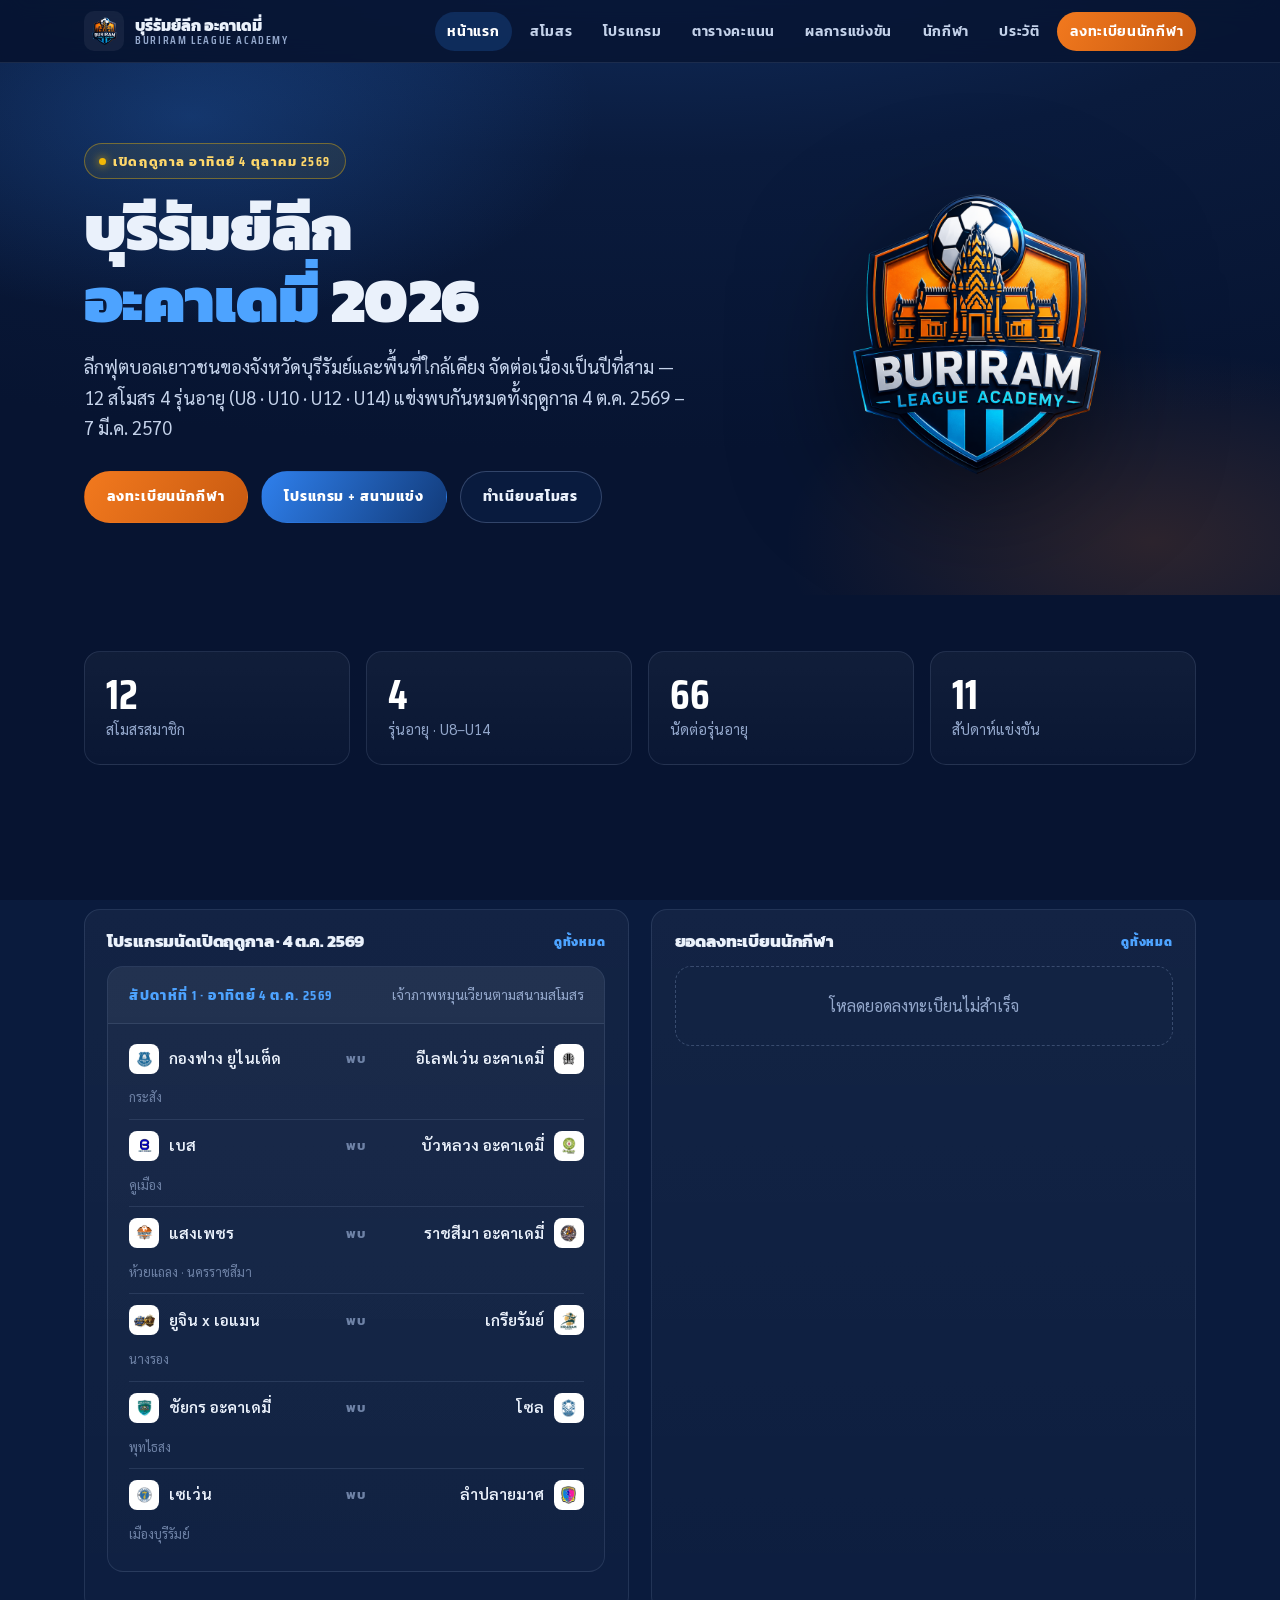
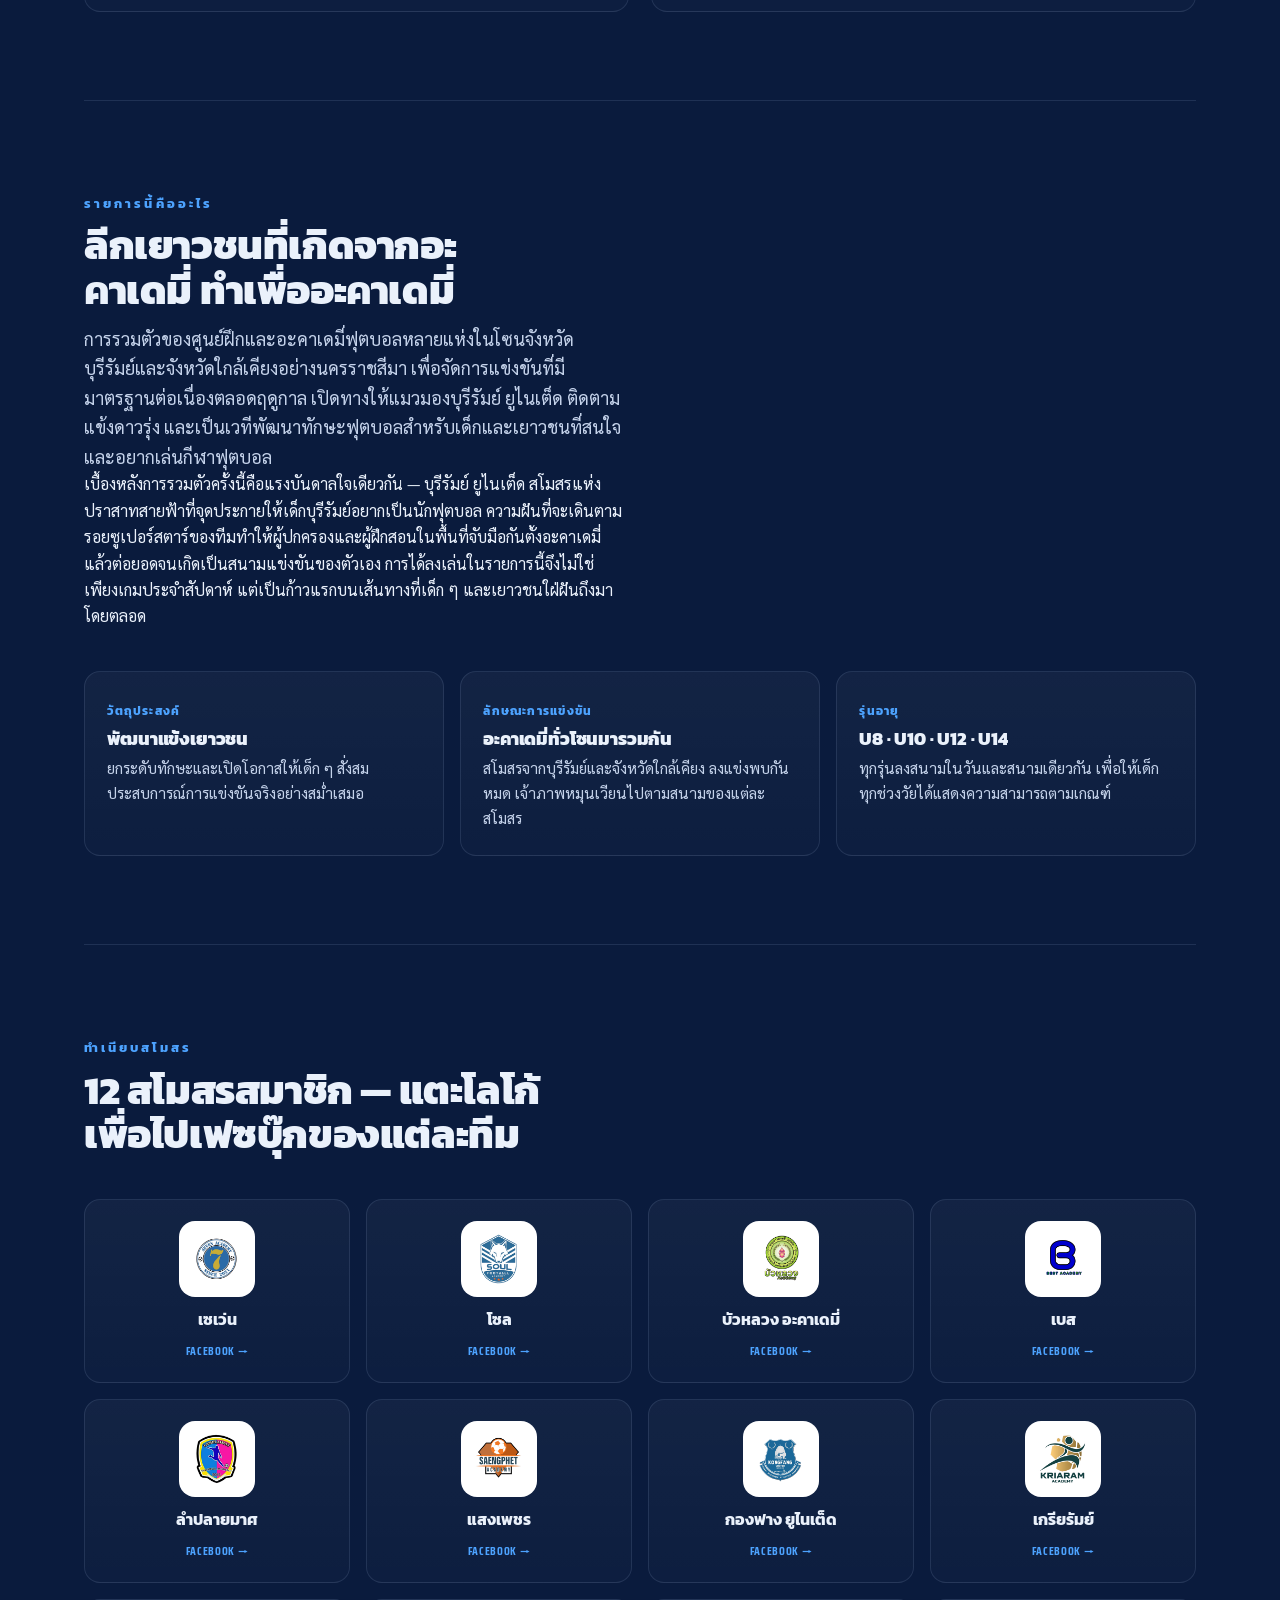
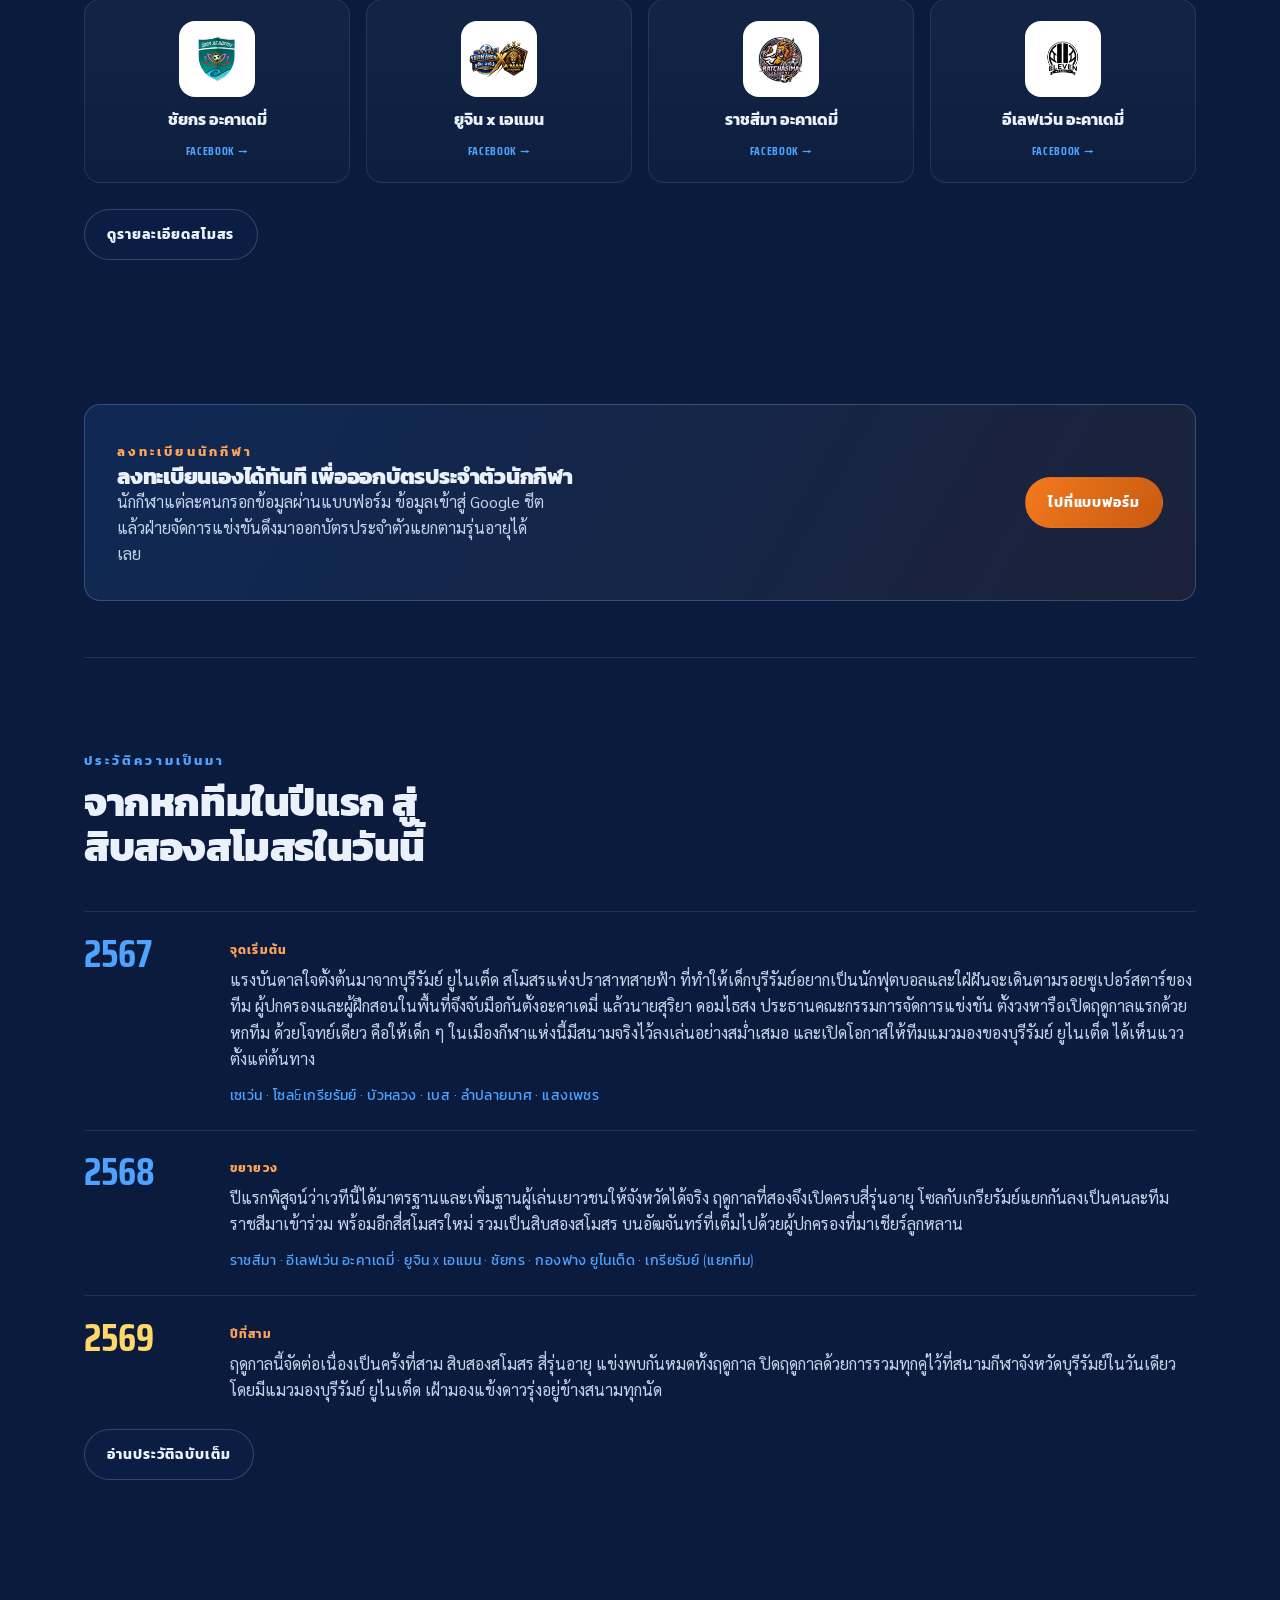
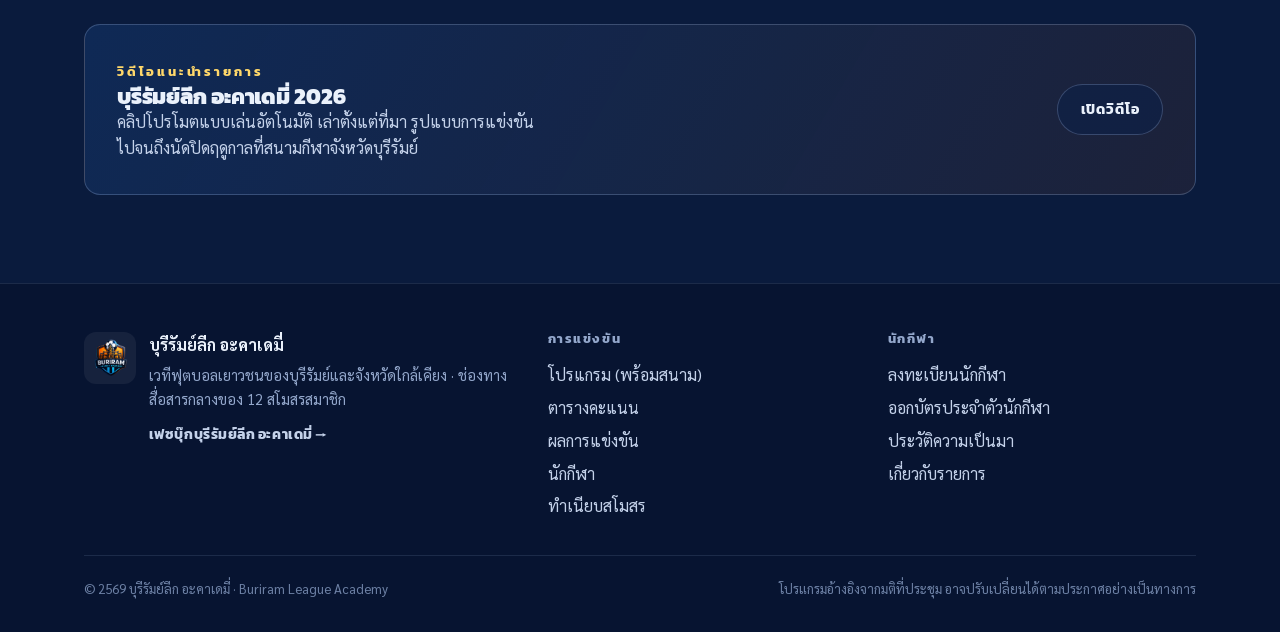
==== commit 23d12519: "Homepage: live registration-count widget (total + by age group) Co-Authored-By: Claude Sonnet 5 <nor" ====
--- a/index.html
+++ b/index.html
@@ -9,7 +9,7 @@
 <link rel="preconnect" href="https://fonts.googleapis.com">
 <link rel="preconnect" href="https://fonts.gstatic.com" crossorigin>
 <link rel="stylesheet" href="https://fonts.googleapis.com/css2?family=Kanit:wght@400;600;700;800;900&family=Sarabun:wght@400;600;700&family=Saira+Condensed:wght@600;700&display=swap">
-<link rel="stylesheet" href="assets/css/style.css?v=9">
+<link rel="stylesheet" href="assets/css/style.css?v=10">
 </head>
 <body>
 
@@ -69,10 +69,9 @@
           <div data-schedule data-rounds="1"></div>
         </div>
         <div class="widget reveal">
-          <h3>ตารางคะแนน <a href="standings.html">เปิดหน้า</a></h3>
-          <div class="empty-state" style="padding:1.6rem">
-            <strong>ฤดูกาลยังไม่เริ่ม</strong>
-            ตารางคะแนนทั้งสี่รุ่นอายุจะอัปเดตอัตโนมัติเมื่อเริ่มบันทึกผลการแข่งขัน (นัดแรก 4 ต.ค. 2569)
+          <h3>ยอดลงทะเบียนนักกีฬา <a href="athletes.html">ดูทั้งหมด</a></h3>
+          <div data-athlete-mini>
+            <div class="empty-state" style="padding:1.6rem"><strong>กำลังโหลด…</strong>ดึงยอดผู้ลงทะเบียนล่าสุดจาก Google ชีต</div>
           </div>
         </div>
       </div>
@@ -184,7 +183,7 @@
   </div>
 </footer>
 
-<script src="assets/js/data.js?v=9"></script>
-<script src="assets/js/main.js?v=9"></script>
+<script src="assets/js/data.js?v=10"></script>
+<script src="assets/js/main.js?v=10"></script>
 </body>
 </html>
--- a/assets/css/style.css
+++ b/assets/css/style.css
@@ -554,3 +554,13 @@
 .athlete-table tr.zero td{color:var(--faint);}
 .athlete-table tr.zero td.ac-bar span{background:var(--line-strong);}
 @media (max-width:640px){ .athlete-table td.ac-bar,.athlete-table th:last-child{display:none;} }
+
+/* athlete mini widget (homepage) */
+.am-total{display:flex;align-items:baseline;gap:.6rem;margin:.4rem 0 1rem;}
+.am-total b{font-family:var(--font-data);font-weight:800;font-size:2.8rem;line-height:1;color:var(--ember);}
+.am-total span{font-size:.92rem;color:var(--ink-soft);}
+.am-ages{display:flex;flex-wrap:wrap;gap:.5rem;}
+.am-chip{--c:var(--blue);display:inline-flex;align-items:center;gap:.4rem;font-family:var(--font-data);font-weight:700;
+  font-size:.9rem;color:var(--ink-soft);border:1px solid var(--line);border-radius:999px;padding:.3rem .7rem;}
+.am-chip i{width:.6rem;height:.6rem;border-radius:50%;background:var(--c);flex:none;}
+.am-chip b{color:var(--ink);font-size:1rem;}
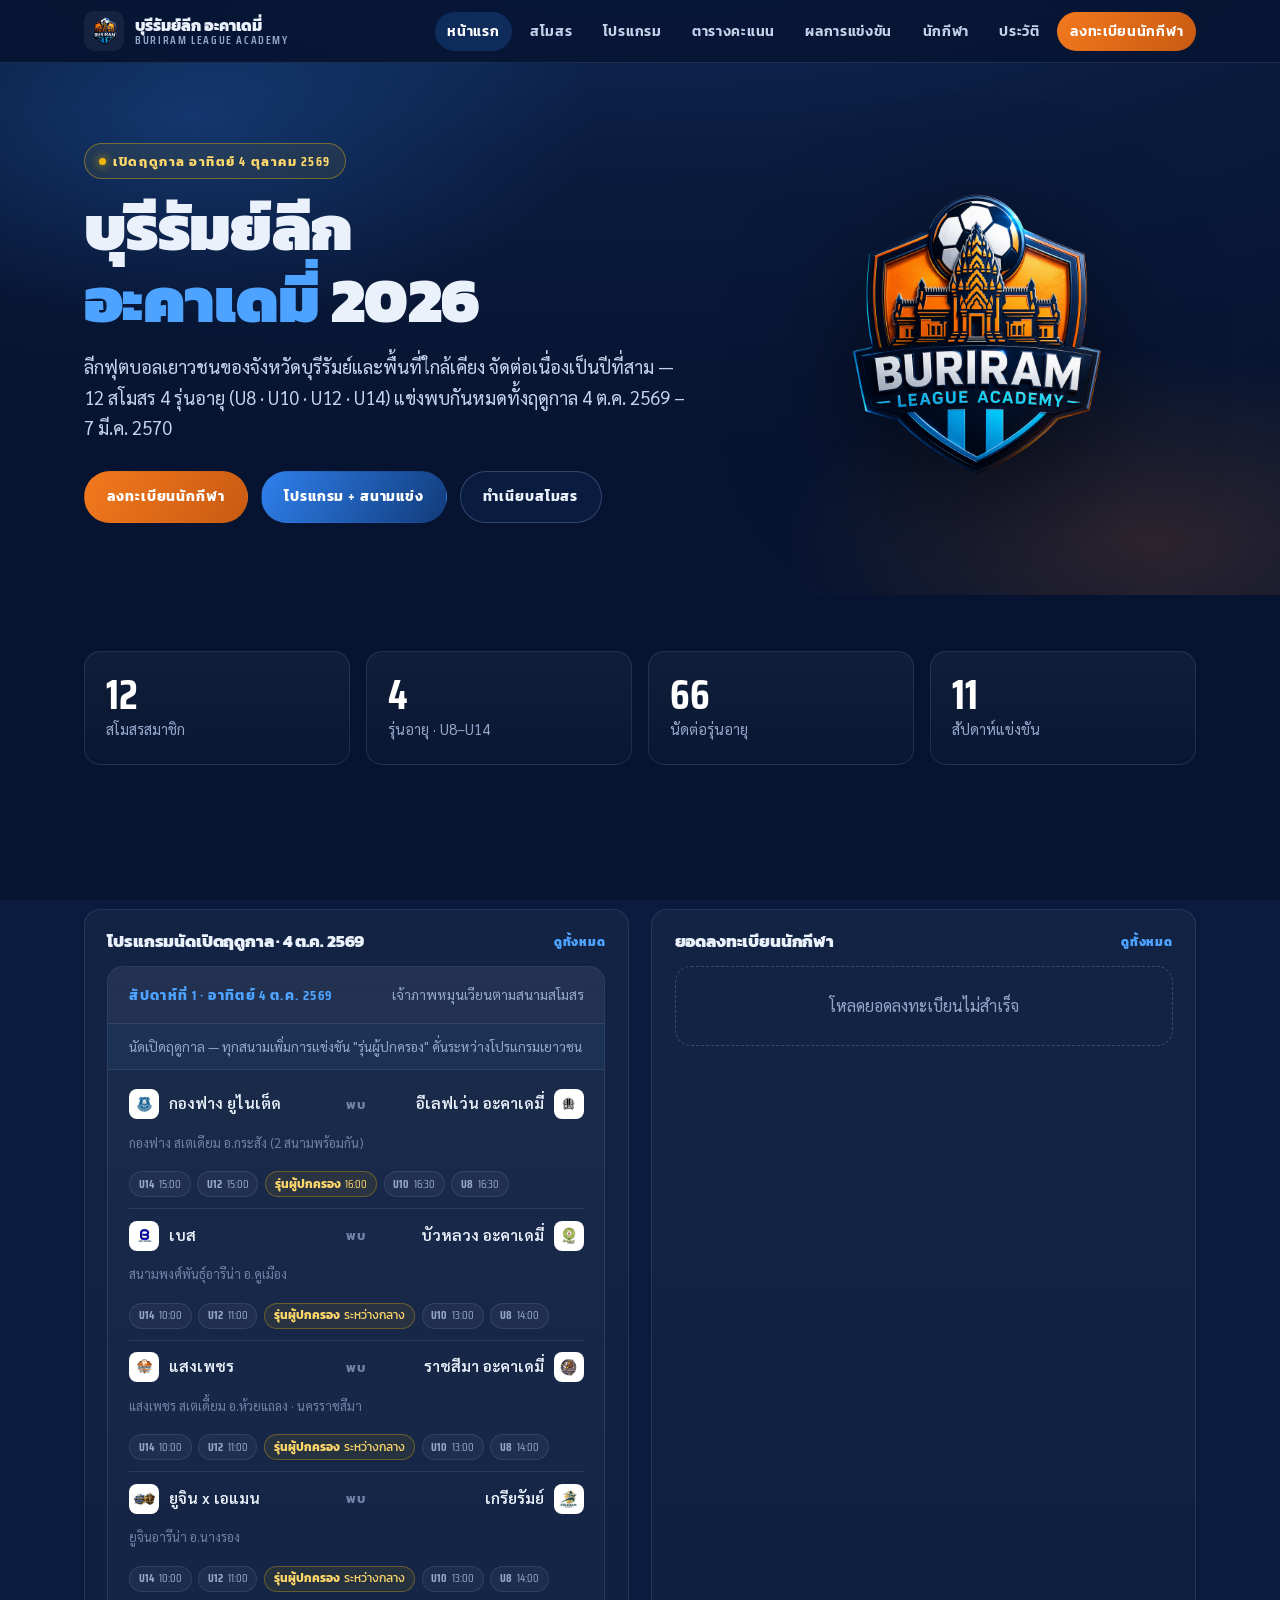
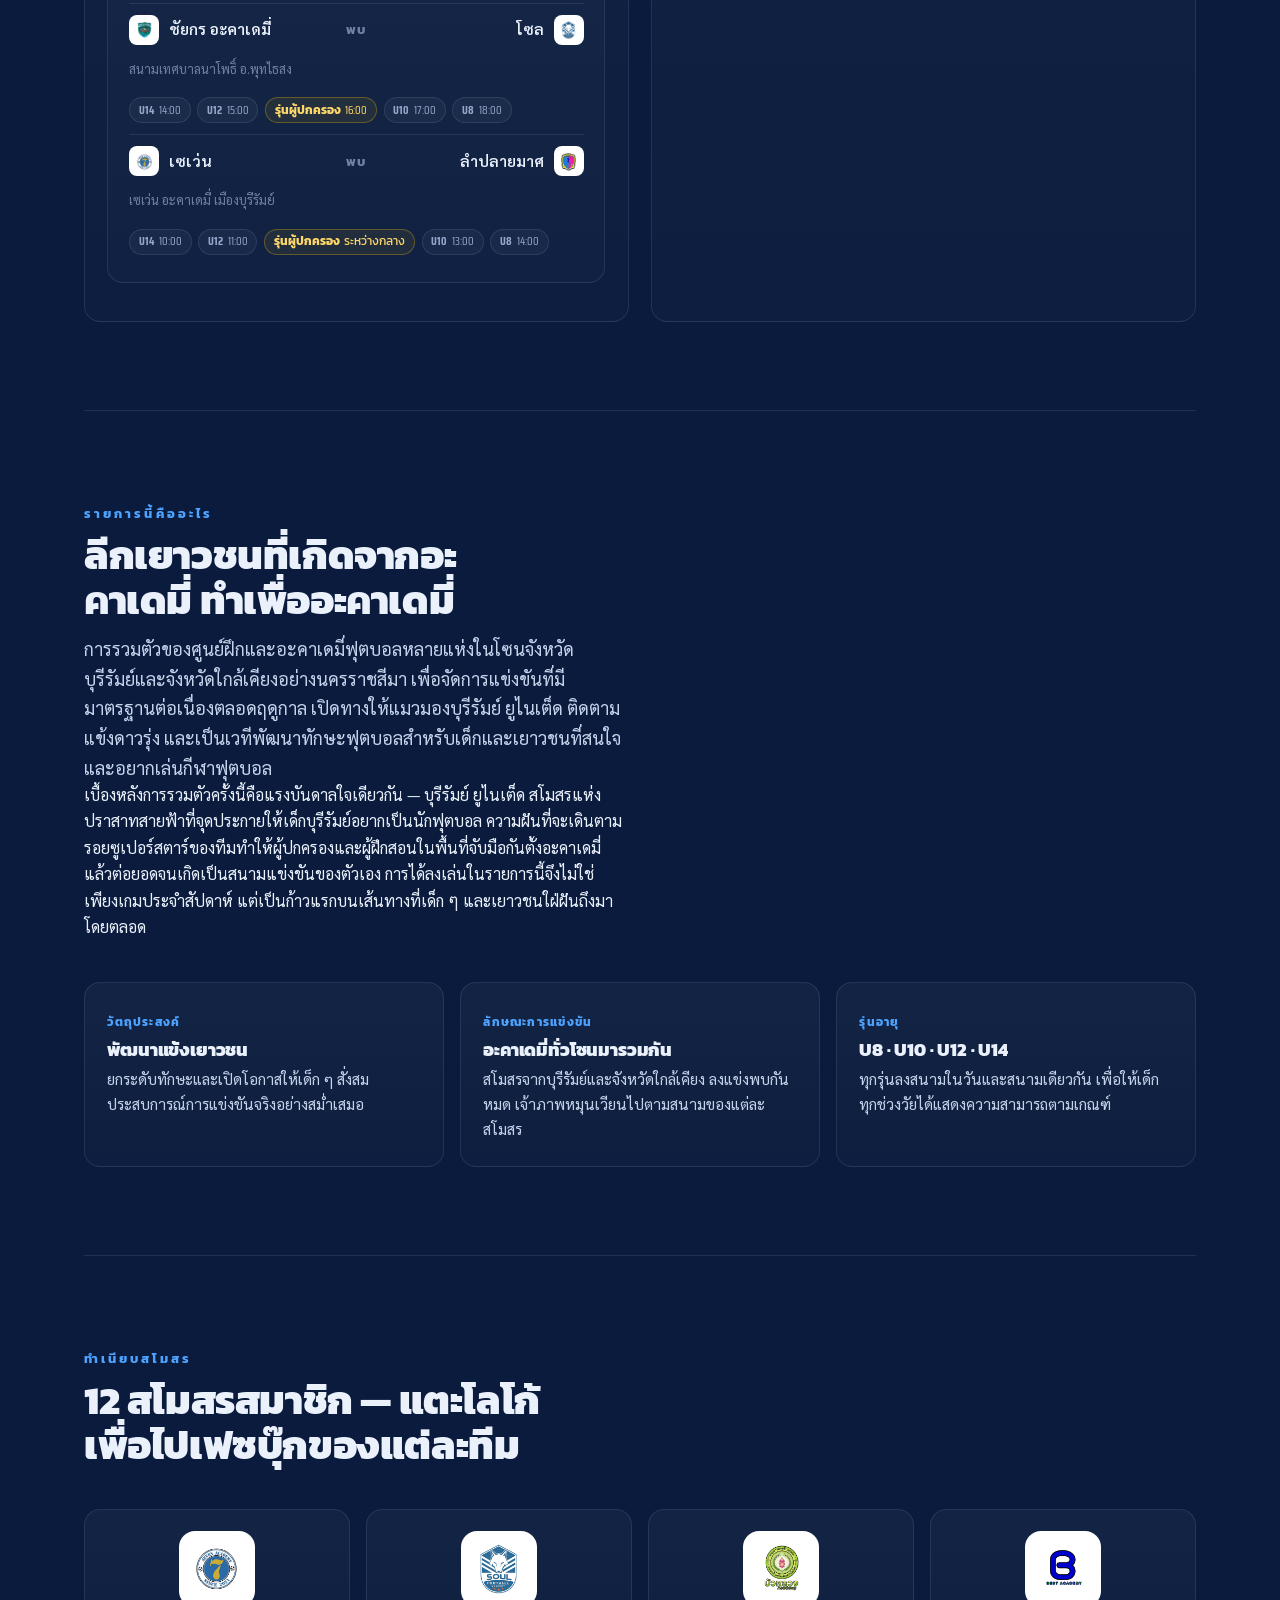
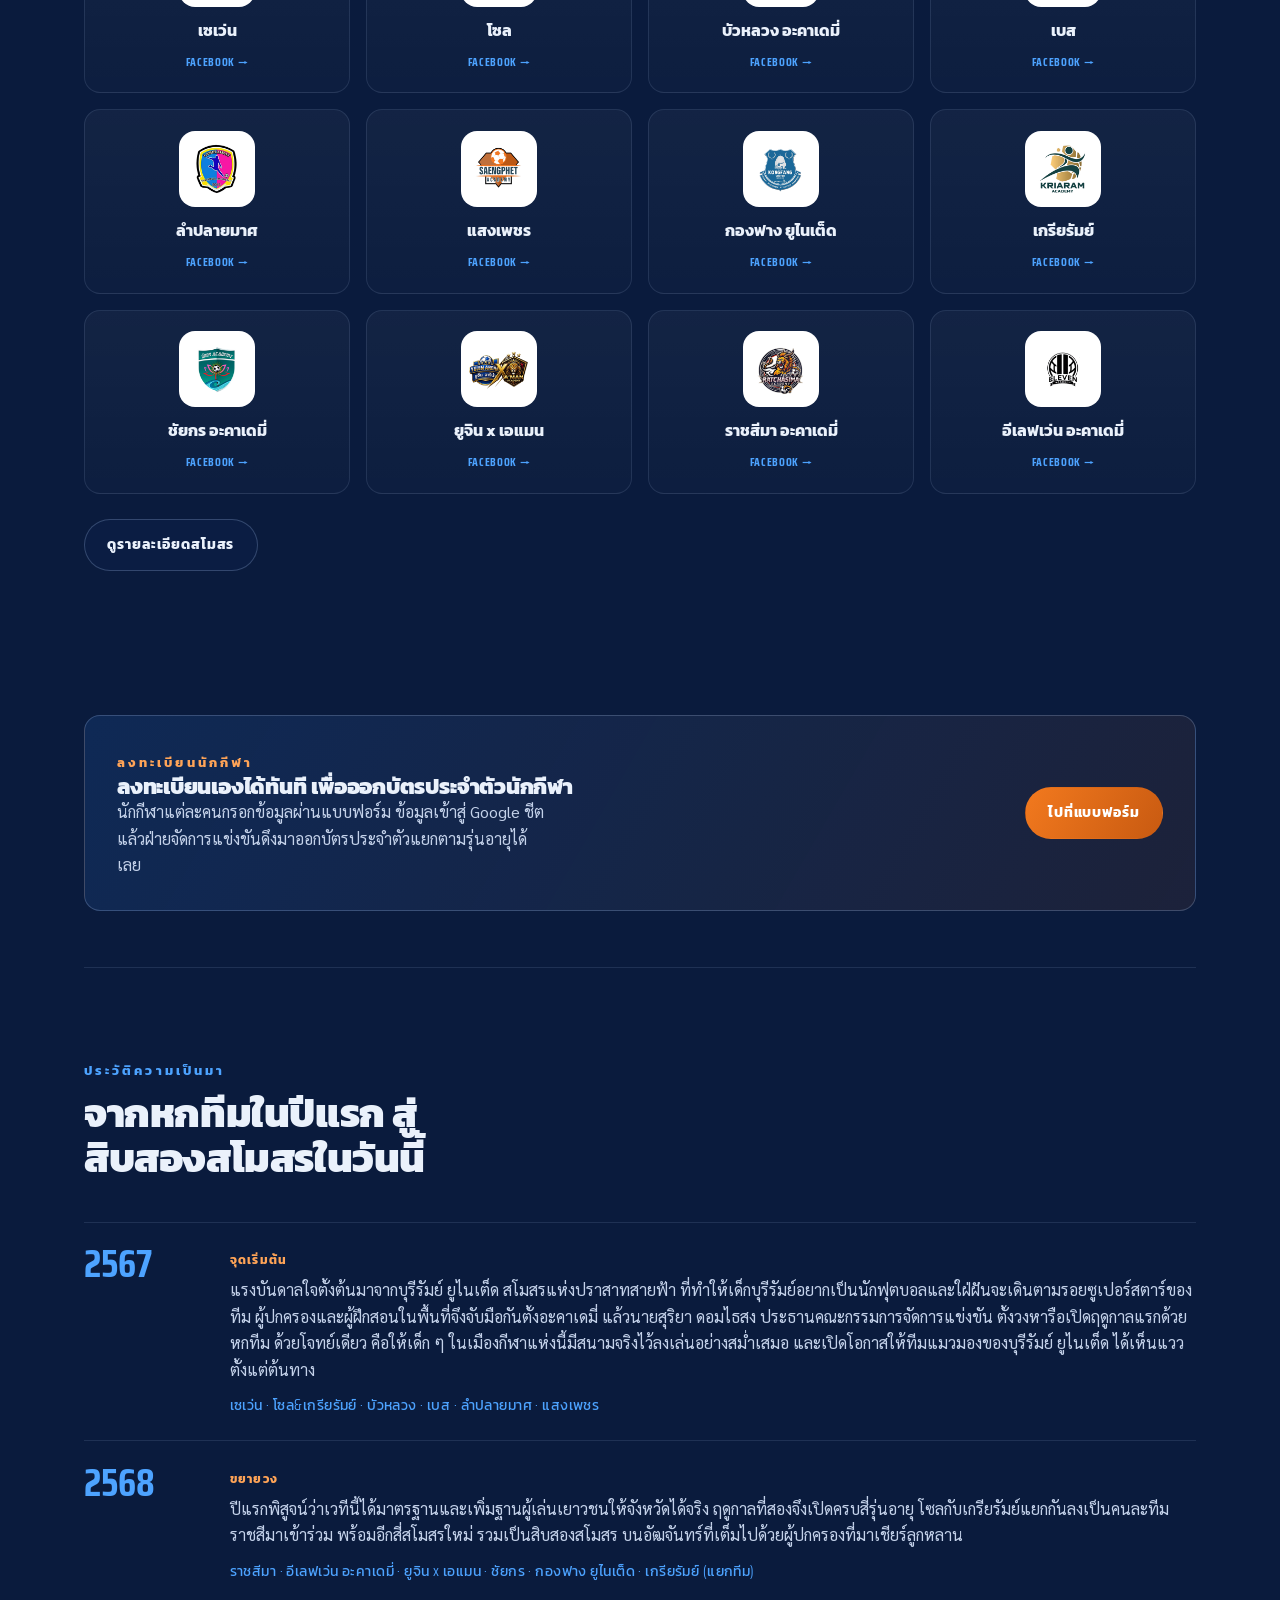
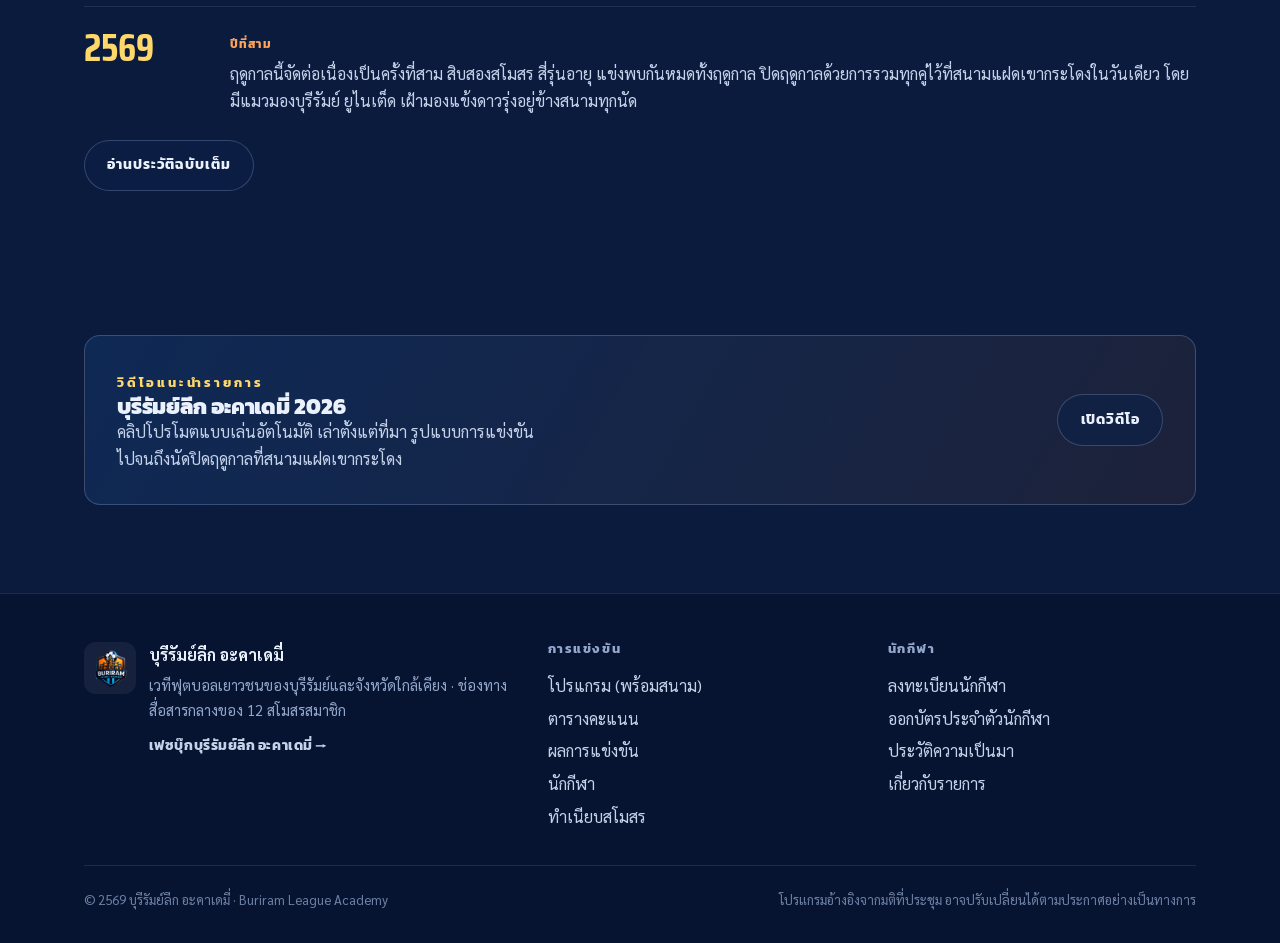
==== commit d3b77b11: "Venue network: real stadium names, round-1 kickoff times, central venue fix - Add each club's actual" ====
--- a/index.html
+++ b/index.html
@@ -141,7 +141,7 @@
         <div>
           <span class="eyebrow gold">วิดีโอแนะนำรายการ</span>
           <h3>บุรีรัมย์ลีก อะคาเดมี่ 2026</h3>
-          <p>คลิปโปรโมตแบบเล่นอัตโนมัติ เล่าตั้งแต่ที่มา รูปแบบการแข่งขัน ไปจนถึงนัดปิดฤดูกาลที่สนามกีฬาจังหวัดบุรีรัมย์</p>
+          <p>คลิปโปรโมตแบบเล่นอัตโนมัติ เล่าตั้งแต่ที่มา รูปแบบการแข่งขัน ไปจนถึงนัดปิดฤดูกาลที่สนามแฝดเขากระโดง</p>
         </div>
         <a class="btn btn-ghost" href="promo.html">เปิดวิดีโอ</a>
       </div>
--- a/assets/css/style.css
+++ b/assets/css/style.css
@@ -215,6 +215,7 @@
 .club-card .en{font-family:var(--font-data);font-size:.78rem;letter-spacing:.06em;
   text-transform:uppercase;color:var(--faint);margin-bottom:.15rem;}
 .club-card .loc{font-size:.9rem;color:var(--muted);}
+.club-card .venue{font-size:.82rem;color:var(--faint);margin-top:.15rem;}
 .tag{
   display:inline-block;margin-top:.45rem;
   font-family:var(--font-data);font-weight:700;letter-spacing:.08em;
@@ -226,6 +227,7 @@
 .club-card .note{font-size:.82rem;color:var(--faint);margin-top:.4rem;}
 @media (max-width:900px){ .club-grid{grid-template-columns:repeat(2,1fr);} }
 @media (max-width:560px){ .club-grid{grid-template-columns:1fr;} }
+.venue-poster{width:100%;max-width:560px;display:block;margin:1.2rem auto 0;border-radius:var(--radius);border:1px solid var(--line);}
 
 /* filter chips */
 .filters{display:flex;flex-wrap:wrap;gap:.5rem;margin-bottom:1.6rem;}
@@ -285,6 +287,15 @@
 .match .m-name{font-weight:600;font-size:.96rem;overflow:hidden;text-overflow:ellipsis;white-space:nowrap;}
 .match .vs{font-family:var(--font-data);font-weight:700;color:var(--faint);font-size:.8rem;letter-spacing:.1em;}
 .match .m-venue{grid-column:1 / -1;font-size:.8rem;color:var(--faint);}
+.match .m-times{grid-column:1 / -1;display:flex;flex-wrap:wrap;gap:.4rem;margin-top:.35rem;}
+.match .m-time{font-family:var(--font-data);font-size:.72rem;color:var(--muted);
+  background:rgba(255,255,255,.04);border:1px solid var(--line);border-radius:999px;
+  padding:.15rem .55rem;}
+.match .m-time b{color:var(--text);font-weight:700;margin-right:.3rem;}
+.match .m-time.parent{color:var(--gold-soft);border-color:rgba(242,184,7,.32);background:rgba(242,184,7,.08);}
+.match .m-time.parent b{color:var(--gold-soft);}
+.round-note{margin:0;padding:.7rem 1.3rem;font-size:.84rem;color:var(--muted);
+  background:rgba(77,163,255,.06);border-bottom:1px solid var(--line);}
 @media (max-width:600px){
   .match{grid-template-columns:1fr auto 1fr;gap:.5rem;}
   .match .m-name{font-size:.86rem;}
